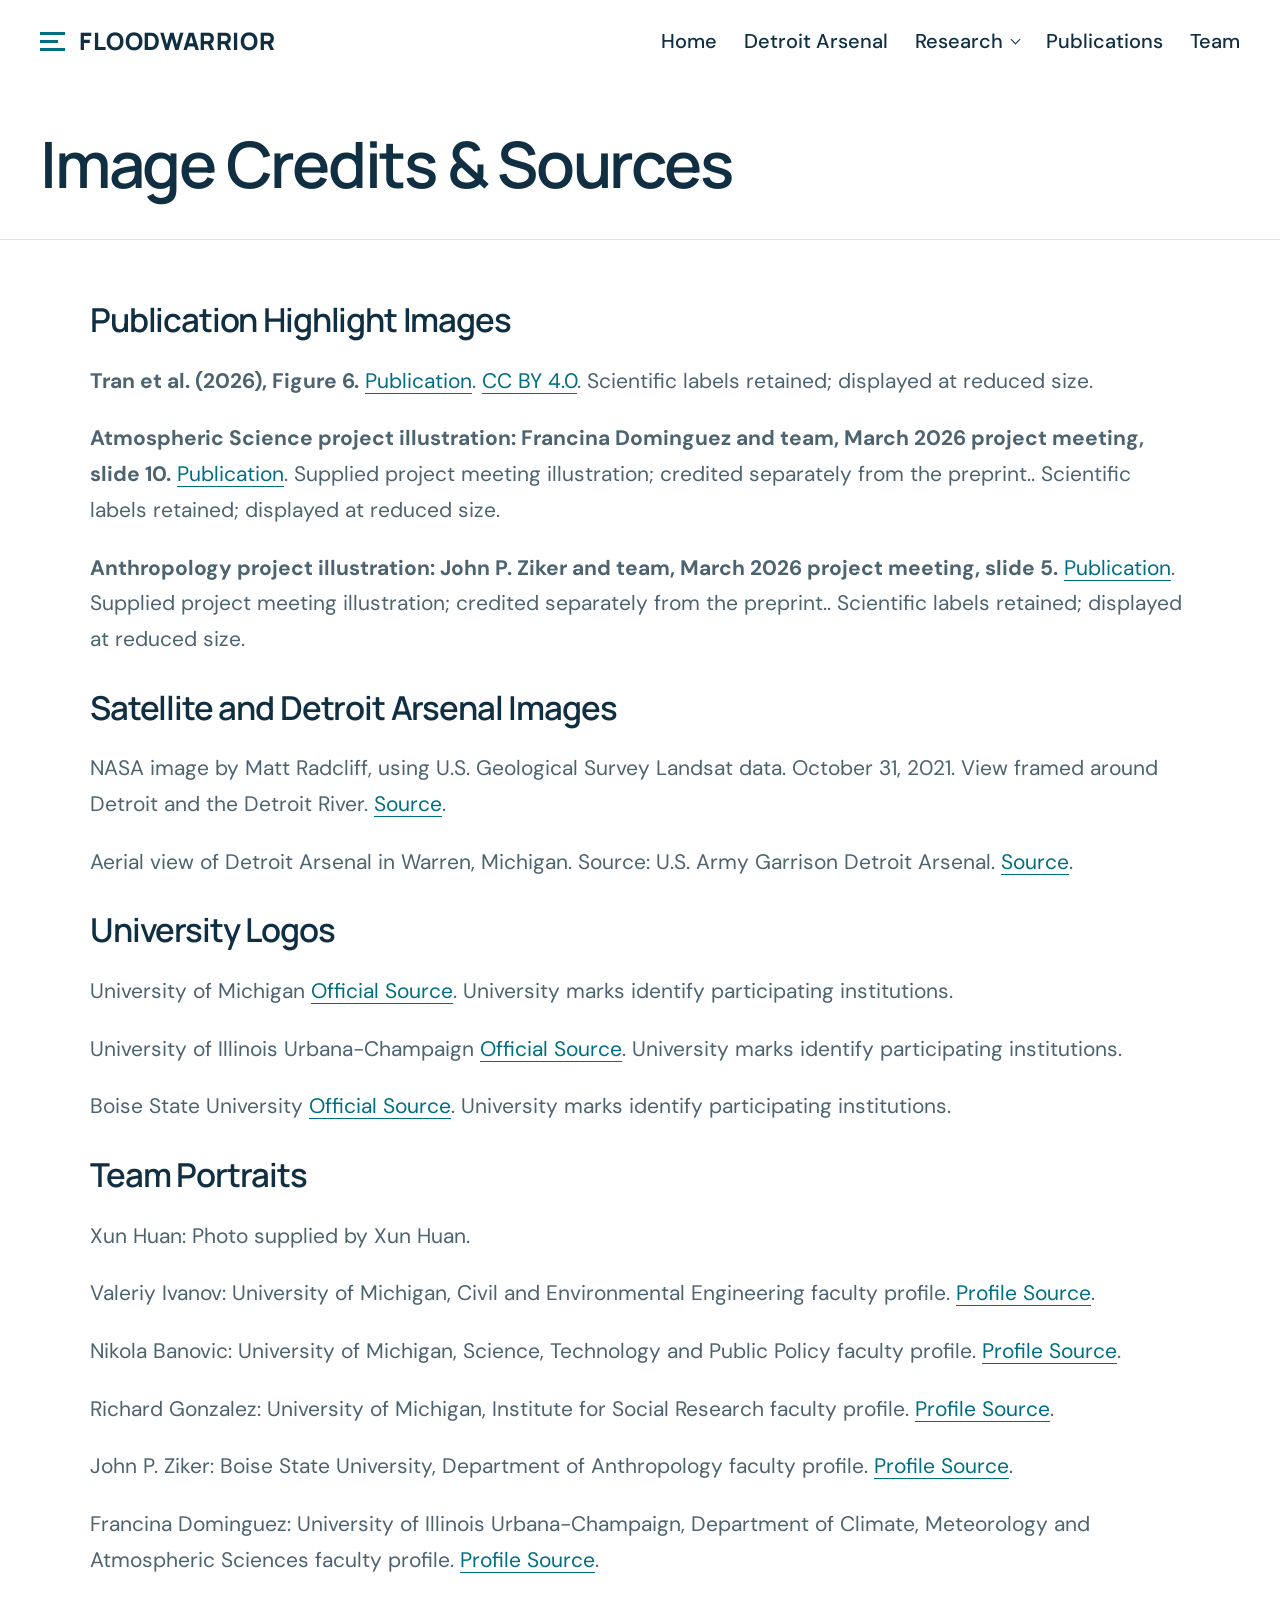
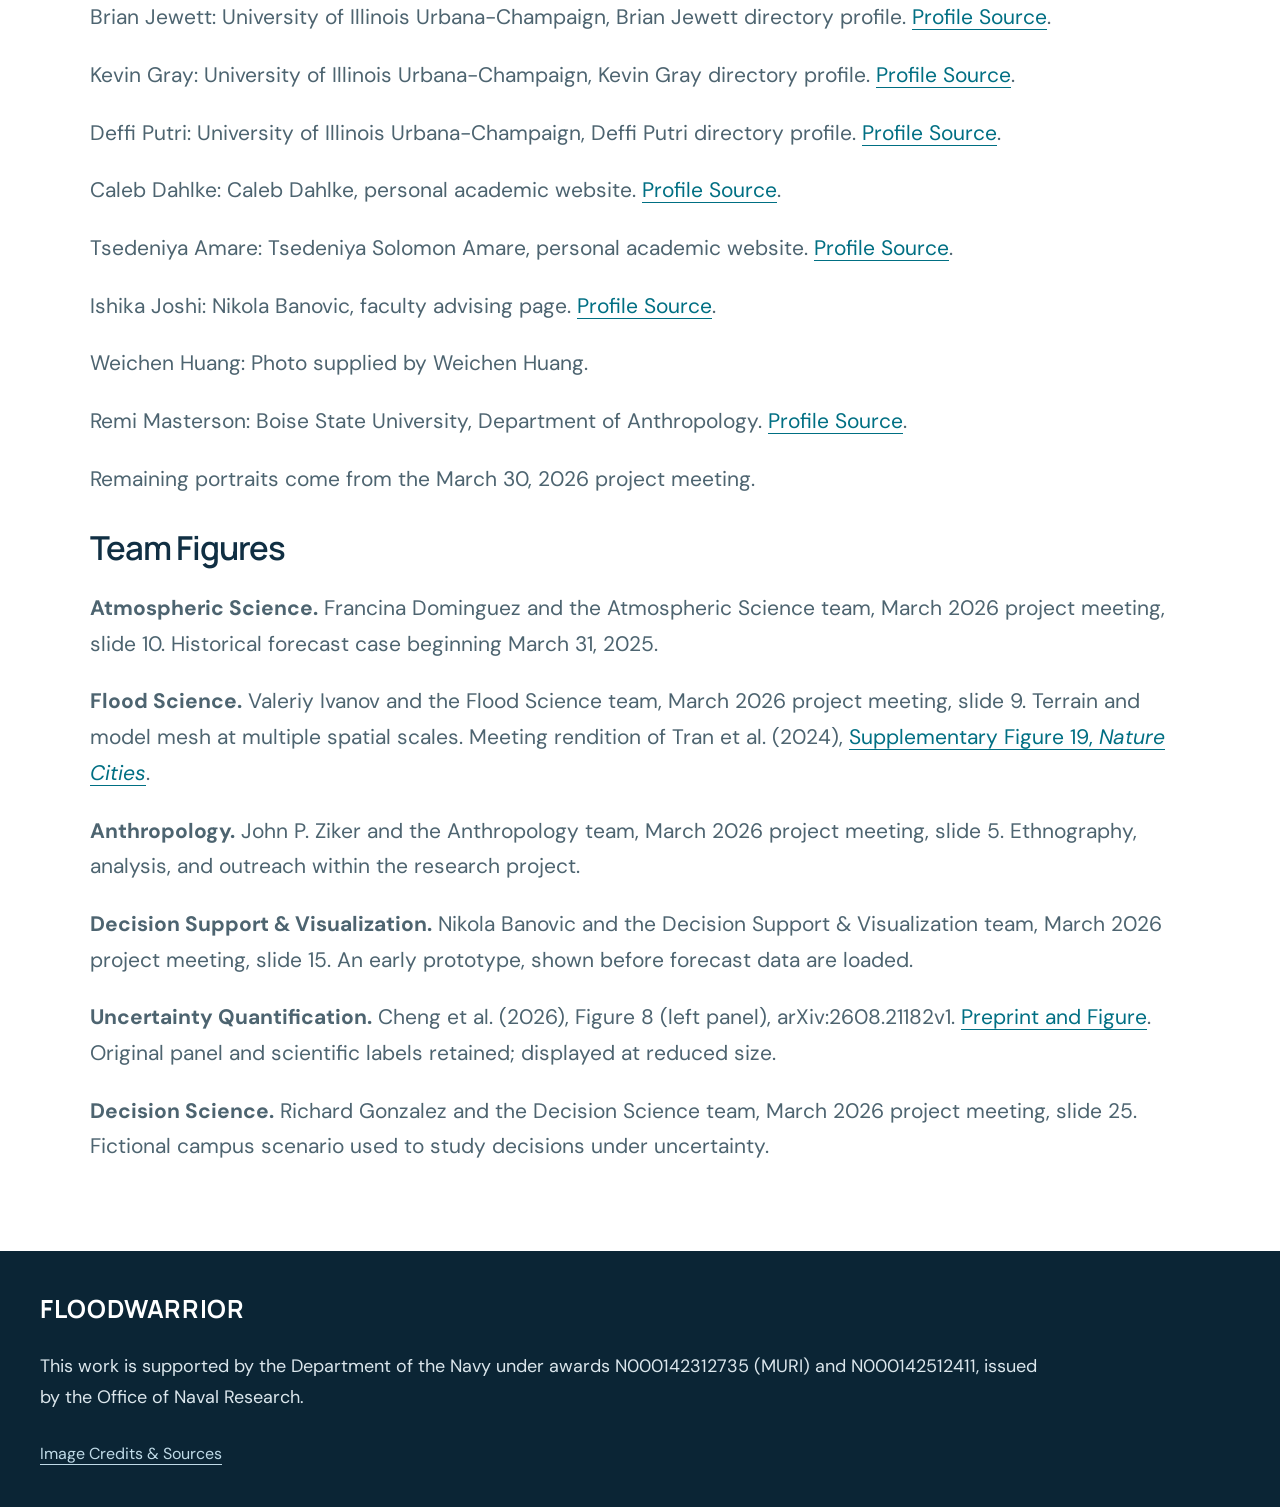
==== credits.html @ fd647d0f "Prepare FLOODWARRIOR site for public release" ====
<!doctype html><html lang="en"><head><meta charset="utf-8"><meta name="viewport" content="width=device-width,initial-scale=1"><meta name="description" content="FLOODWARRIOR: flood prediction, human behavior, and decisions under uncertainty."><meta name="theme-color" content="#102f43"><title>Image Credits &amp; Sources | FLOODWARRIOR</title><link rel="icon" href="data:image/svg+xml,%3Csvg xmlns='http://www.w3.org/2000/svg' viewBox='0 0 32 32'%3E%3Crect width='32' height='32' rx='7' fill='%23102f43'/%3E%3Cpath d='M6 11h20M6 17h15M6 23h20' stroke='%237ed7de' stroke-width='3'/%3E%3C/svg%3E"><link rel="stylesheet" href="assets/styles.css"></head><body id="top"><a class="skip-link" href="#main">Skip to content</a><header class="site-header"><a href="index.html" class="brand" aria-label="FLOODWARRIOR home"><span class="brand-mark" aria-hidden="true"><i></i><i></i><i></i></span>FLOODWARRIOR</a><nav aria-label="Main navigation"><a href="index.html" >Home</a><a href="index.html#detroit-arsenal">Detroit Arsenal</a><details class="research-menu"><summary >Research</summary><div class="research-dropdown"><a href="index.html#research">Research Overview</a><a href="research/atmospheric-science.html" >Atmospheric Science</a><a href="research/flood-science.html" >Flood Science</a><a href="research/anthropology.html" >Anthropology</a><a href="research/decision-support.html" >Decision Support &amp; Visualization</a><a href="research/uncertainty-quantification.html" >Uncertainty Quantification</a><a href="research/decision-science.html" >Decision Science</a></div></details><a href="publications.html" >Publications</a><a href="team.html" >Team</a></nav></header><main id="main"><section class="page-heading section"><h1>Image Credits &amp; Sources</h1></section><section class="section credits-list"><h2>Publication Highlight Images</h2><p><strong>Tran et al. (2026), Figure 6.</strong> <a href="https://doi.org/10.1016/j.jhydrol.2026.135520">Publication</a>. <a href="https://creativecommons.org/licenses/by/4.0/">CC BY 4.0</a>. Scientific labels retained; displayed at reduced size.</p><p><strong>Atmospheric Science project illustration: Francina Dominguez and team, March 2026 project meeting, slide 10.</strong> <a href="https://doi.org/10.22541/essoar.176840905.58668584/v1">Publication</a>. Supplied project meeting illustration; credited separately from the preprint.. Scientific labels retained; displayed at reduced size.</p><p><strong>Anthropology project illustration: John P. Ziker and team, March 2026 project meeting, slide 5.</strong> <a href="https://doi.org/10.2139/ssrn.5397416">Publication</a>. Supplied project meeting illustration; credited separately from the preprint.. Scientific labels retained; displayed at reduced size.</p><h2>Satellite and Detroit Arsenal Images</h2><p>NASA image by Matt Radcliff, using U.S. Geological Survey Landsat data. October 31, 2021. View framed around Detroit and the Detroit River. <a href="https://science.nasa.gov/earth/earth-observatory/first-light-from-landsat-9-149058/">Source</a>.</p><p>Aerial view of Detroit Arsenal in Warren, Michigan. Source: U.S. Army Garrison Detroit Arsenal. <a href="https://home.army.mil/detroit/my-fort">Source</a>.</p><h2>University Logos</h2><p>University of Michigan <a href="https://brand.umich.edu/wp-content/uploads/2025/02/250027-U-M-Style-Guide-February2025.pdf">Official Source</a>. University marks identify participating institutions.</p><p>University of Illinois Urbana-Champaign <a href="https://web.brand.illinois.edu/logos/">Official Source</a>. University marks identify participating institutions.</p><p>Boise State University <a href="https://www.boisestate.edu/brand/visual-identity/logos/">Official Source</a>. University marks identify participating institutions.</p><h2>Team Portraits</h2><p>Xun Huan: Photo supplied by Xun Huan.</p><p>Valeriy Ivanov: University of Michigan, Civil and Environmental Engineering faculty profile. <a href="https://cee.engin.umich.edu/people/ivanov-valeriy/">Profile Source</a>.</p><p>Nikola Banovic: University of Michigan, Science, Technology and Public Policy faculty profile. <a href="https://stpp.fordschool.umich.edu/faculty/nikola-banovic">Profile Source</a>.</p><p>Richard Gonzalez: University of Michigan, Institute for Social Research faculty profile. <a href="https://isr.umich.edu/about/faculty-profiles/gonzalezrichard-d/">Profile Source</a>.</p><p>John P. Ziker: Boise State University, Department of Anthropology faculty profile. <a href="https://www.boisestate.edu/anthropology/our-team/directory/john-ziker/">Profile Source</a>.</p><p>Francina Dominguez: University of Illinois Urbana-Champaign, Department of Climate, Meteorology and Atmospheric Sciences faculty profile. <a href="https://climas.illinois.edu/directory/profile/francina">Profile Source</a>.</p><p>Brian Jewett: University of Illinois Urbana-Champaign, Brian Jewett directory profile. <a href="https://climas.illinois.edu/directory/profile/bjewett">Profile Source</a>.</p><p>Kevin Gray: University of Illinois Urbana-Champaign, Kevin Gray directory profile. <a href="https://climas.illinois.edu/directory/profile/kevintg2">Profile Source</a>.</p><p>Deffi Putri: University of Illinois Urbana-Champaign, Deffi Putri directory profile. <a href="https://climas.illinois.edu/directory/profile/deffip2">Profile Source</a>.</p><p>Caleb Dahlke: Caleb Dahlke, personal academic website. <a href="https://sites.google.com/view/calebdahlke/home">Profile Source</a>.</p><p>Tsedeniya Amare: Tsedeniya Solomon Amare, personal academic website. <a href="https://tsedeniya.github.io/">Profile Source</a>.</p><p>Ishika Joshi: Nikola Banovic, faculty advising page. <a href="https://www.nikolabanovic.net/index.html">Profile Source</a>.</p><p>Weichen Huang: Photo supplied by Weichen Huang.</p><p>Remi Masterson: Boise State University, Department of Anthropology. <a href="https://www.boisestate.edu/anthropology/research/undergraduate-research/applied-anthropology/">Profile Source</a>.</p><p>Remaining portraits come from the March 30, 2026 project meeting.</p><h2 id="research-team-figures">Team Figures</h2><p><strong>Atmospheric Science.</strong> Francina Dominguez and the Atmospheric Science team, March 2026 project meeting, slide 10. Historical forecast case beginning March 31, 2025.</p><p><strong>Flood Science.</strong> Valeriy Ivanov and the Flood Science team, March 2026 project meeting, slide 9. Terrain and model mesh at multiple spatial scales. Meeting rendition of Tran et al. (2024), <a href="https://www.nature.com/articles/s44284-024-00116-7">Supplementary Figure 19, <em>Nature Cities</em></a>.</p><p><strong>Anthropology.</strong> John P. Ziker and the Anthropology team, March 2026 project meeting, slide 5. Ethnography, analysis, and outreach within the research project.</p><p><strong>Decision Support &amp; Visualization.</strong> Nikola Banovic and the Decision Support &amp; Visualization team, March 2026 project meeting, slide 15. An early prototype, shown before forecast data are loaded.</p><p><strong>Uncertainty Quantification.</strong> Cheng et al. (2026), Figure 8 (left panel), arXiv:2608.21182v1. <a href="https://arxiv.org/html/2608.21182v1#S4.F8">Preprint and Figure</a>. Original panel and scientific labels retained; displayed at reduced size.</p><p><strong>Decision Science.</strong> Richard Gonzalez and the Decision Science team, March 2026 project meeting, slide 25. Fictional campus scenario used to study decisions under uncertainty.</p></section></main><footer><div class="footer-inner"><a class="footer-brand" href="index.html">FLOODWARRIOR</a><p>This work is supported by the Department of the Navy under awards N000142312735 (MURI) and N000142512411, issued by the Office of Naval Research.</p><a class="credit-link" href="credits.html">Image Credits &amp; Sources</a></div></footer><script src="assets/site.js" defer></script></body></html>
---- assets/styles.css ----
@import url('https://fonts.googleapis.com/css2?family=DM+Sans:wght@400;500;600;700&family=Manrope:wght@400;500;600;700;800&display=swap');
:root{--ink:#102f43;--navy:#0b2535;--blue:#006f83;--cyan:#a5e5e5;--muted:#4d6470;--line:#dce5e9;--light:#f2f6f7;--max:1360px}
*{box-sizing:border-box}html{scroll-behavior:smooth;scroll-padding-top:30px}body{margin:0;background:#fff;color:var(--ink);font:22px/1.6 'DM Sans',Arial,sans-serif}h1,h2,h3,p,figure{margin:0}h1,h2,h3{font-family:Manrope,Arial,sans-serif;line-height:1.2;letter-spacing:-.035em;font-weight:600}h1{font-size:clamp(42px,5vw,68px)}h2{font-size:clamp(36px,3.5vw,50px);margin-bottom:30px}h3{font-size:30px}a{color:inherit;text-underline-offset:5px;text-decoration-thickness:1px}a:hover{color:var(--blue)}a:focus-visible,summary:focus-visible,input:focus-visible,select:focus-visible{outline:3px solid #cf8b28;outline-offset:5px}button,input,select{font:inherit}[hidden]{display:none!important}img{max-width:100%}.section{max-width:var(--max);margin:auto;padding:64px 40px}.section-rule{border-top:1px solid var(--line)}.section-action{margin-top:34px}.sr-only{position:absolute;width:1px;height:1px;padding:0;margin:-1px;overflow:hidden;clip:rect(0,0,0,0);white-space:nowrap;border:0}.skip-link{position:absolute;left:20px;top:-100px;z-index:20;background:white;padding:12px;font-size:18px}.skip-link:focus{top:10px}.draft-banner{font-size:14px;text-align:center;color:var(--muted);padding:6px 20px;background:var(--light)}
.site-header{max-width:var(--max);margin:auto;padding:22px 40px;display:flex;justify-content:space-between;align-items:center;gap:32px;position:relative;z-index:5}.brand{font-family:Manrope,Arial,sans-serif;font-size:24px;font-weight:800;letter-spacing:.025em;display:flex;gap:14px;align-items:center;text-decoration:none}.brand-mark{width:25px;display:grid;gap:5px}.brand-mark i{display:block;height:3px;background:var(--blue)}.brand-mark i:nth-child(2){width:18px}nav{display:flex;align-items:center;gap:27px}nav>a,nav summary{font-size:20px;font-weight:500;text-decoration:none;white-space:nowrap}nav a[aria-current],nav summary[aria-current]{color:var(--blue);text-decoration:underline;text-underline-offset:7px}.research-menu{position:relative;margin:0}.research-menu summary{cursor:pointer;display:flex;align-items:center;gap:9px;list-style:none}.research-menu summary::-webkit-details-marker{display:none}.research-menu summary:after{content:'';border:solid currentColor;border-width:0 1.5px 1.5px 0;padding:3px;transform:rotate(45deg);margin-top:-4px}.research-menu[open] summary:after{transform:rotate(225deg);margin-top:3px}.research-dropdown{position:absolute;top:calc(100% + 18px);left:-24px;width:420px;padding:12px 0;background:#fff;border:1px solid var(--line);box-shadow:0 10px 25px #102f4314}.research-dropdown a{display:block;padding:10px 24px;font-size:19px;line-height:1.45;text-decoration:none}.research-dropdown a:first-child{border-bottom:1px solid var(--line);padding-bottom:15px;margin-bottom:5px}.research-dropdown a:hover{background:var(--light)}
.hero{display:grid;grid-template-columns:1.1fr 1fr;background:var(--navy);color:#fff;min-height:620px}.hero-content{padding:48px 50px 48px max(40px,calc((100vw - 1280px)/2));align-self:center}.hero h1{font-size:clamp(42px,4.3vw,68px);font-weight:700;white-space:nowrap;letter-spacing:-.045em}.project-name{font-family:Manrope,Arial,sans-serif;color:var(--cyan);font-size:clamp(28px,2.2vw,34px);line-height:1.4;letter-spacing:-.02em;margin-top:20px;max-width:620px}.hero-intro{color:#dbe6eb;font-size:22px;line-height:1.65;margin:26px 0;max-width:600px}.button{display:inline-block;padding:14px 24px;text-decoration:none;background:var(--cyan);color:var(--navy);font-size:19px;font-weight:600;line-height:1.5}.button:hover{background:#c6f2ee;color:var(--navy)}.dark-button{background:var(--ink);color:white}.dark-button:hover{background:#1f5068;color:white}.hero-image{position:relative;min-height:600px;overflow:hidden}.hero-image>img{position:absolute;inset:0;width:100%;height:100%;object-fit:cover;object-position:center}.hero-image:after{content:'';position:absolute;inset:60% 0 0;background:linear-gradient(transparent,#071f2be6)}.hero-image figcaption{position:absolute;z-index:1;bottom:28px;left:32px;right:24px;font-size:16px;line-height:1.7;color:#fff}.hero-image figcaption a:hover{color:var(--cyan)}.partners{max-width:var(--max);margin:auto;padding:30px 40px;display:grid;grid-template-columns:repeat(3,1fr);gap:48px;align-items:center}.university{display:flex;align-items:center;gap:24px;text-decoration:none;font-family:Manrope,Arial,sans-serif;font-size:20px;font-weight:600;line-height:1.4}.university img{width:70px;height:70px;object-fit:contain;flex-shrink:0}.university:nth-child(2) img{width:60px;margin:0 5px}.university:nth-child(3) img{width:88px;height:78px}
.arsenal-section{background:var(--light)}.arsenal-layout{display:grid;grid-template-columns:1fr 1fr;gap:48px;align-items:center}.arsenal-layout p{color:var(--muted);margin-top:24px}.arsenal-layout h2{margin-bottom:26px}.arsenal-image img{width:100%;height:340px;object-fit:cover;display:block}.arsenal-image figcaption{margin-top:12px;font-size:16px;color:var(--muted)}.story-grid{display:grid;grid-template-columns:1fr 1fr;gap:48px;border-top:1px solid #c9d9e0;margin-top:38px;padding-top:28px}.eyebrow{font-size:16px;letter-spacing:.1em;text-transform:uppercase;color:var(--blue);font-weight:600;margin-bottom:18px}.story-grid h3{font-size:30px;line-height:1.35}.story-grid h3 a{text-decoration:none}.story-grid h3 a:hover{text-decoration:underline}.text-link{display:inline-block;color:var(--blue);font-size:19px;font-weight:500;margin-top:24px}.story-credit{font-size:17px;color:var(--muted);margin-top:20px}
.research-pair{margin-top:32px}.group-heading{font-family:'DM Sans',Arial,sans-serif;letter-spacing:.035em;font-size:23px;color:var(--group-color);font-weight:700;border-bottom:2px solid currentColor;padding-bottom:12px;margin-bottom:24px}.research-pair.physical{--group-color:#006f83}.research-pair.human{--group-color:#876126}.research-pair.decision{--group-color:#61518b}.research-card-grid{display:grid;grid-template-columns:1fr 1fr;gap:38px}.research-figure{display:flex;height:260px;align-items:center;justify-content:center;background:var(--light);padding:16px;margin-bottom:18px}.research-figure img{width:100%;height:100%;object-fit:contain}.research-card h3{font-size:30px;margin-bottom:15px}.research-card h3 a{text-decoration:none}.research-card h3 a:hover{text-decoration:underline}.research-card>p{color:var(--muted);font-size:22px;max-width:540px}
.highlights-grid{display:grid;grid-template-columns:repeat(3,1fr);gap:38px}.figure-link{display:flex;align-items:center;justify-content:center;background:var(--light);height:220px;padding:12px;margin-bottom:20px}.figure-link img{width:100%;height:100%;object-fit:contain}.pub-meta{font-size:16px;color:var(--blue);line-height:1.6;margin-bottom:15px}.highlight h3{font-size:29px;line-height:1.3;margin-bottom:22px}.highlight h3 a{text-decoration:none}.highlight h3 a:hover{text-decoration:underline}.highlight>p:not(.pub-meta):not(.figure-note){font-size:21px;color:var(--muted)}
.leadership-grid{display:grid;grid-template-columns:repeat(3,1fr);gap:38px 42px}.person-card{min-width:0}.portrait-frame{display:block;width:180px;aspect-ratio:6/7;overflow:hidden;position:relative;margin-bottom:18px;background:var(--light)}.portrait-frame img{position:absolute;display:block;width:100%;height:100%;max-width:none;object-fit:cover;object-position:50% 20%}.person-role{font-size:17px;color:var(--blue);font-weight:500;margin-bottom:8px}.person-card h3{font-size:28px;line-height:1.3;margin-bottom:10px}.person-card h3 a{text-decoration:none}.person-card h3 a:hover{text-decoration:underline}.person-institution{font-size:19px;line-height:1.5;color:var(--muted);margin-bottom:10px}.person-group{font-size:18px;line-height:1.5;text-decoration:none;display:block;color:var(--blue)}.person-email{display:inline-block;font-size:18px;overflow-wrap:anywhere;margin-top:12px;color:var(--blue)}.person-note{font-size:16px;color:var(--muted);margin-top:12px}.news-grid{display:grid;grid-template-columns:repeat(3,1fr);gap:38px}.news-grid h3{font-size:26px;line-height:1.4}.news-grid h3 a{text-decoration:none}.news-grid h3 a:hover{text-decoration:underline}
footer{background:var(--navy);color:#dbe6ec;padding:38px 40px}.footer-inner{max-width:1280px;margin:auto}.footer-brand{font-family:Manrope,Arial,sans-serif;color:white;text-decoration:none;font-size:25px;font-weight:700;letter-spacing:.025em}.footer-inner>p{font-size:18px;max-width:1000px;line-height:1.7;margin:22px 0}.credit-link{font-size:16px;color:#bfdae7}footer a:hover{color:var(--cyan)}
.page-heading{padding-top:44px;padding-bottom:36px;border-bottom:1px solid var(--line)}.page-heading>p{max-width:970px;margin-top:26px;color:var(--muted);font-size:24px}.page-heading .research-team-lead{font-size:19px}.breadcrumb{font-size:18px;color:var(--blue);display:inline-block;margin-bottom:28px}.people-section{padding-top:40px;padding-bottom:44px;border-bottom:1px solid var(--line)}.people-section h2{font-size:36px}.members-grid{display:grid;grid-template-columns:repeat(4,1fr);gap:34px 30px}.members-grid .person-card h3{font-size:26px}.bibliography-section{padding-top:42px}.bib-controls{display:grid;grid-template-columns:1.6fr 1fr auto;gap:26px;align-items:end;margin-bottom:36px}.bib-controls label{font-size:18px}.bib-controls input,.bib-controls select{display:block;width:100%;margin-top:10px;min-height:52px;padding:11px 14px;color:var(--ink);border:1px solid #99aeb9;border-radius:0;background:white;font-size:19px}.bib-controls #bib-count{font-size:16px;padding-bottom:12px;min-width:125px;color:var(--muted)}.publication-list{border-top:1px solid var(--line)}.publication{display:grid;grid-template-columns:112px 1fr;gap:35px;padding:35px 0;border-bottom:1px solid var(--line)}.pub-year{font-size:30px;line-height:1.4;color:var(--muted)}.pub-year small{font-size:16px;display:block;margin-top:7px}.publication h3{font-size:27px;line-height:1.4;letter-spacing:-.015em}.publication h3 a{text-decoration:none}.publication h3 a:hover{text-decoration:underline}.citation-authors{font-size:19px;color:var(--muted);margin-top:14px;line-height:1.65}.publication details{margin-top:17px}.publication summary{font-size:18px;color:var(--blue);cursor:pointer;width:fit-content}.pub-authors{font-size:19px;color:var(--muted);margin-top:16px;overflow-wrap:anywhere}.pub-resources{display:flex;flex-wrap:wrap;gap:14px 25px;margin-top:16px;font-size:17px;color:var(--blue);overflow-wrap:anywhere}.bib-empty{font-size:21px;background:var(--light);padding:24px}
.research-team-content{padding-top:56px}.research-team-overview{display:grid;grid-template-columns:1.7fr 1fr;gap:64px}.research-team-overview h2,.connection-band h2,.research-team-people h2,.related-publications h2{font-size:34px;margin-bottom:26px}.research-team-overview>div>p{color:var(--muted);margin-bottom:24px}.research-team-overview aside{border-left:1px solid var(--line);padding-left:30px}.research-team-overview aside h3{font-size:25px;margin-bottom:23px}.research-team-overview ul{padding-left:23px;color:var(--muted);font-size:20px;margin:0}.research-team-overview li+li{margin-top:22px}.research-team-figure{background:var(--light);padding:24px;margin:38px 0 55px}.research-team-figure>a{display:block;background:white}.research-team-figure img{display:block;max-width:100%;width:auto;height:auto;max-height:620px;object-fit:contain;margin:auto}.research-team-figure figcaption{margin:22px auto 0;max-width:1050px;color:var(--muted);font-size:18px;line-height:1.7}.research-team-figure figcaption a{color:var(--blue)}.connection-band{margin:45px 0;padding-top:35px;border-top:1px solid var(--line)}.connection-band p{max-width:1000px;color:var(--muted)}.research-team-people{margin:48px 0}.member-links{display:flex;flex-wrap:wrap;gap:14px 32px}.member-links a{font-size:21px;color:var(--blue)}.related-publications ul{list-style:none;padding:0}.related-publications li{border-top:1px solid var(--line);padding:26px 0}.related-publications h3{font-size:26px;line-height:1.4;letter-spacing:-.015em}.related-publications h3 a{text-decoration:none}.related-publications h3 a:hover{text-decoration:underline}.related-publications li p{font-size:18px;color:var(--muted);margin-top:12px}.credits-list{padding-top:30px;max-width:1180px}.credits-list h2{font-size:33px;margin:30px 0 24px}.credits-list p{font-size:21px;line-height:1.7;color:var(--muted);margin-bottom:22px}.credits-list a{color:var(--blue)}
@media(max-width:1100px){.site-header{display:block}.brand{margin-bottom:18px}nav{gap:28px}.hero-content{padding:54px 34px}.hero{min-height:0}.hero h1{font-size:42px}.project-name{font-size:29px}.partners{gap:28px}.university{font-size:18px;gap:17px}.university img{width:55px;height:55px}.university:nth-child(2) img{width:45px}.university:nth-child(3) img{width:65px}.arsenal-layout{gap:38px}.arsenal-image img{height:350px}.highlights-grid{gap:28px}.highlight h3{font-size:26px}.figure-link{height:210px}.leadership-grid{gap:45px 30px}.members-grid{grid-template-columns:repeat(3,1fr)}.person-card h3{font-size:25px}.research-team-overview{gap:38px}}
@media(max-width:1000px){.hero{grid-template-columns:1fr}.hero h1{font-size:clamp(26px,7.8vw,62px)}.hero-content{padding:40px 40px}.project-name{font-size:32px;max-width:780px}.hero-intro{max-width:780px;font-size:24px}.hero-image{min-height:440px}.hero-image>img{object-position:center 48%}.hero-image:after{inset:70% 0 0}.arsenal-layout{grid-template-columns:1fr}.arsenal-image img{height:430px}.partners{padding:28px 40px}.university{display:block}.university img{display:block;margin-bottom:16px;height:62px}.university:nth-child(2) img{margin:0 0 16px}.highlights-grid{grid-template-columns:1fr}.highlight{display:grid;grid-template-columns:1fr 1fr;gap:0 30px}.highlight .figure-link{grid-column:1;grid-row:1/5;height:300px;margin:0}.highlight .pub-meta,.highlight h3,.highlight>p:not(.pub-meta):not(.figure-note),.highlight>.text-link{grid-column:2}.highlight .text-link{margin-top:20px}.highlight+.highlight{margin-top:32px}.leadership-grid{grid-template-columns:repeat(2,1fr)}.story-grid{gap:36px}.story-grid h3{font-size:27px}.research-card-grid{gap:32px}.research-figure{height:260px}.research-card h3{font-size:28px}.research-team-overview{grid-template-columns:1fr}.research-team-overview aside{padding:26px 0 0;border-left:0;border-top:1px solid var(--line)}.research-team-overview ul{columns:2;column-gap:45px}.research-team-overview li{break-inside:avoid}.news-grid{gap:38px}}
@media(max-width:680px){body{font-size:21px}.section{padding:44px 24px}h2{font-size:36px;margin-bottom:30px}h1{font-size:42px;overflow-wrap:break-word}.draft-banner{font-size:13px}.site-header{padding:20px 24px}.brand{font-size:23px;margin-bottom:22px}nav{gap:16px 22px;flex-wrap:wrap}nav>a,nav summary{font-size:19px}.research-menu{position:static}.research-dropdown{left:24px;right:24px;top:calc(100% - 6px);width:auto}.research-dropdown a{font-size:19px;padding:13px 20px}.hero-content{padding:36px 24px}.project-name{font-size:28px;margin-top:24px}.hero-intro{font-size:21px;line-height:1.65;margin:28px 0}.button{font-size:18px;padding:13px 21px}.hero-image{min-height:360px}.hero-image figcaption{font-size:15px;left:24px;bottom:22px}.partners{padding:26px 24px;grid-template-columns:1fr;gap:26px}.university{display:flex;gap:25px;font-size:20px}.university img,.university:nth-child(2) img{margin:0;width:54px;height:58px;object-fit:contain}.university:nth-child(3) img{width:65px;height:55px}.arsenal-image img{height:300px}.arsenal-layout{gap:32px}.arsenal-layout p{margin-top:22px}.arsenal-image figcaption{font-size:15px}.story-grid{grid-template-columns:1fr;gap:35px;margin-top:38px;padding-top:30px}.story-grid h3{font-size:28px}.story-grid .eyebrow{font-size:15px;margin-bottom:12px}.story-credit{font-size:17px}.text-link{font-size:18px;margin-top:18px}.research-pair{margin-top:28px}.group-heading{font-size:21px;margin-bottom:24px}.research-card-grid{grid-template-columns:1fr;gap:30px}.research-card h3{font-size:29px}.research-card>p{font-size:21px}.research-figure{height:240px;margin-bottom:18px;padding:14px}.highlights-grid{display:block}.highlight{display:block}.highlight .figure-link{height:230px;margin-bottom:20px}.highlight+.highlight{margin-top:34px}.highlight h3{font-size:29px;margin-bottom:18px}.highlight>p:not(.pub-meta):not(.figure-note){font-size:21px}.pub-meta{font-size:16px}.section-action{margin-top:28px}.leadership-grid{gap:38px 28px}.portrait-frame{width:150px;margin-bottom:16px}.person-card h3{font-size:24px}.person-institution{font-size:18px}.person-group,.person-email{font-size:17px}.person-role{font-size:16px}.news-grid{grid-template-columns:1fr;gap:33px}.news-grid h3{font-size:28px}footer{padding:38px 24px}.footer-brand{font-size:24px}.footer-inner>p{font-size:18px}.credit-link{font-size:16px}.page-heading{padding-top:44px;padding-bottom:36px}.page-heading>p{font-size:22px}.page-heading .research-team-lead{font-size:19px}.people-section{padding-top:30px;padding-bottom:34px}.people-section h2{font-size:33px}.members-grid{grid-template-columns:repeat(2,1fr);gap:38px 28px}.members-grid .person-card h3{font-size:24px}.bib-controls{grid-template-columns:1fr;gap:20px}.bib-controls #bib-count{padding-bottom:0}.publication{grid-template-columns:1fr;gap:15px;padding:30px 0}.pub-year{display:flex;align-items:center;gap:17px;font-size:24px}.pub-year small{margin:0;font-size:16px}.publication h3{font-size:25px}.citation-authors,.pub-authors{font-size:19px}.publication summary{font-size:18px}.pub-resources{font-size:17px}.research-team-overview h2,.connection-band h2,.research-team-people h2,.related-publications h2{font-size:30px}.research-team-overview ul{columns:1;font-size:20px}.research-team-figure{padding:14px;margin:30px 0 38px}.research-team-figure figcaption{font-size:17px}.member-links{gap:13px 25px}.member-links a{font-size:20px}.related-publications h3{font-size:24px}.related-publications li p{font-size:17px}.credits-list h2{font-size:30px}.credits-list p{font-size:20px}}
@media(max-width:410px){nav{gap:12px 18px}nav>a,nav summary{font-size:19px}.brand{font-size:22px}.leadership-grid,.members-grid{grid-template-columns:1fr}.portrait-frame{width:180px}.person-card h3,.members-grid .person-card h3{font-size:28px}.person-institution{font-size:20px}.person-group,.person-email{font-size:19px}.research-figure{height:245px}.project-name{font-size:26px}.hero-intro{font-size:21px}.page-heading h1{font-size:37px}}
@media(prefers-reduced-motion:reduce){html{scroll-behavior:auto}}
.university.wordmark img{width:245px;height:78px;object-fit:contain}
@media(max-width:1100px){.university.wordmark img{width:210px;height:70px}}
@media(max-width:680px){.university.wordmark img{width:240px;height:65px}}
/* Frame the unaltered Landsat source around downtown Detroit and the river. */
.hero-image>img{inset:auto;top:0;left:50%;height:160%;width:auto;max-width:none;object-fit:initial;transform:translateX(-34.7222%)}
.figure-note{font-size:16px;line-height:1.5;color:var(--muted);margin:-10px 0 20px}
@media(min-width:681px) and (max-width:1000px){.highlight .figure-link{grid-row:1/5}.highlight .figure-note{grid-column:1;grid-row:5;margin:14px 0 0}.highlight>.text-link{grid-column:2;grid-row:4}}

@media(min-width:870px) and (max-width:1000px){.hero-image>img{height:185%}}
@media(min-width:681px) and (max-width:1000px){.news-grid{grid-template-columns:1fr}.news-grid article{max-width:750px}}

/* Membership history and unobtrusive section navigation. */
.portrait-initials{display:flex;align-items:center;justify-content:center;font-size:38px;color:var(--muted);font-family:Manrope,Arial,sans-serif}.section-return{display:flex;justify-content:flex-end;margin-top:24px}.back-to-top{font-size:16px;color:var(--muted);text-decoration:none;display:inline-flex;gap:8px;align-items:center;padding:6px 0}.back-to-top:hover{text-decoration:underline;color:var(--blue)}.back-to-top span{font-size:22px;line-height:1}
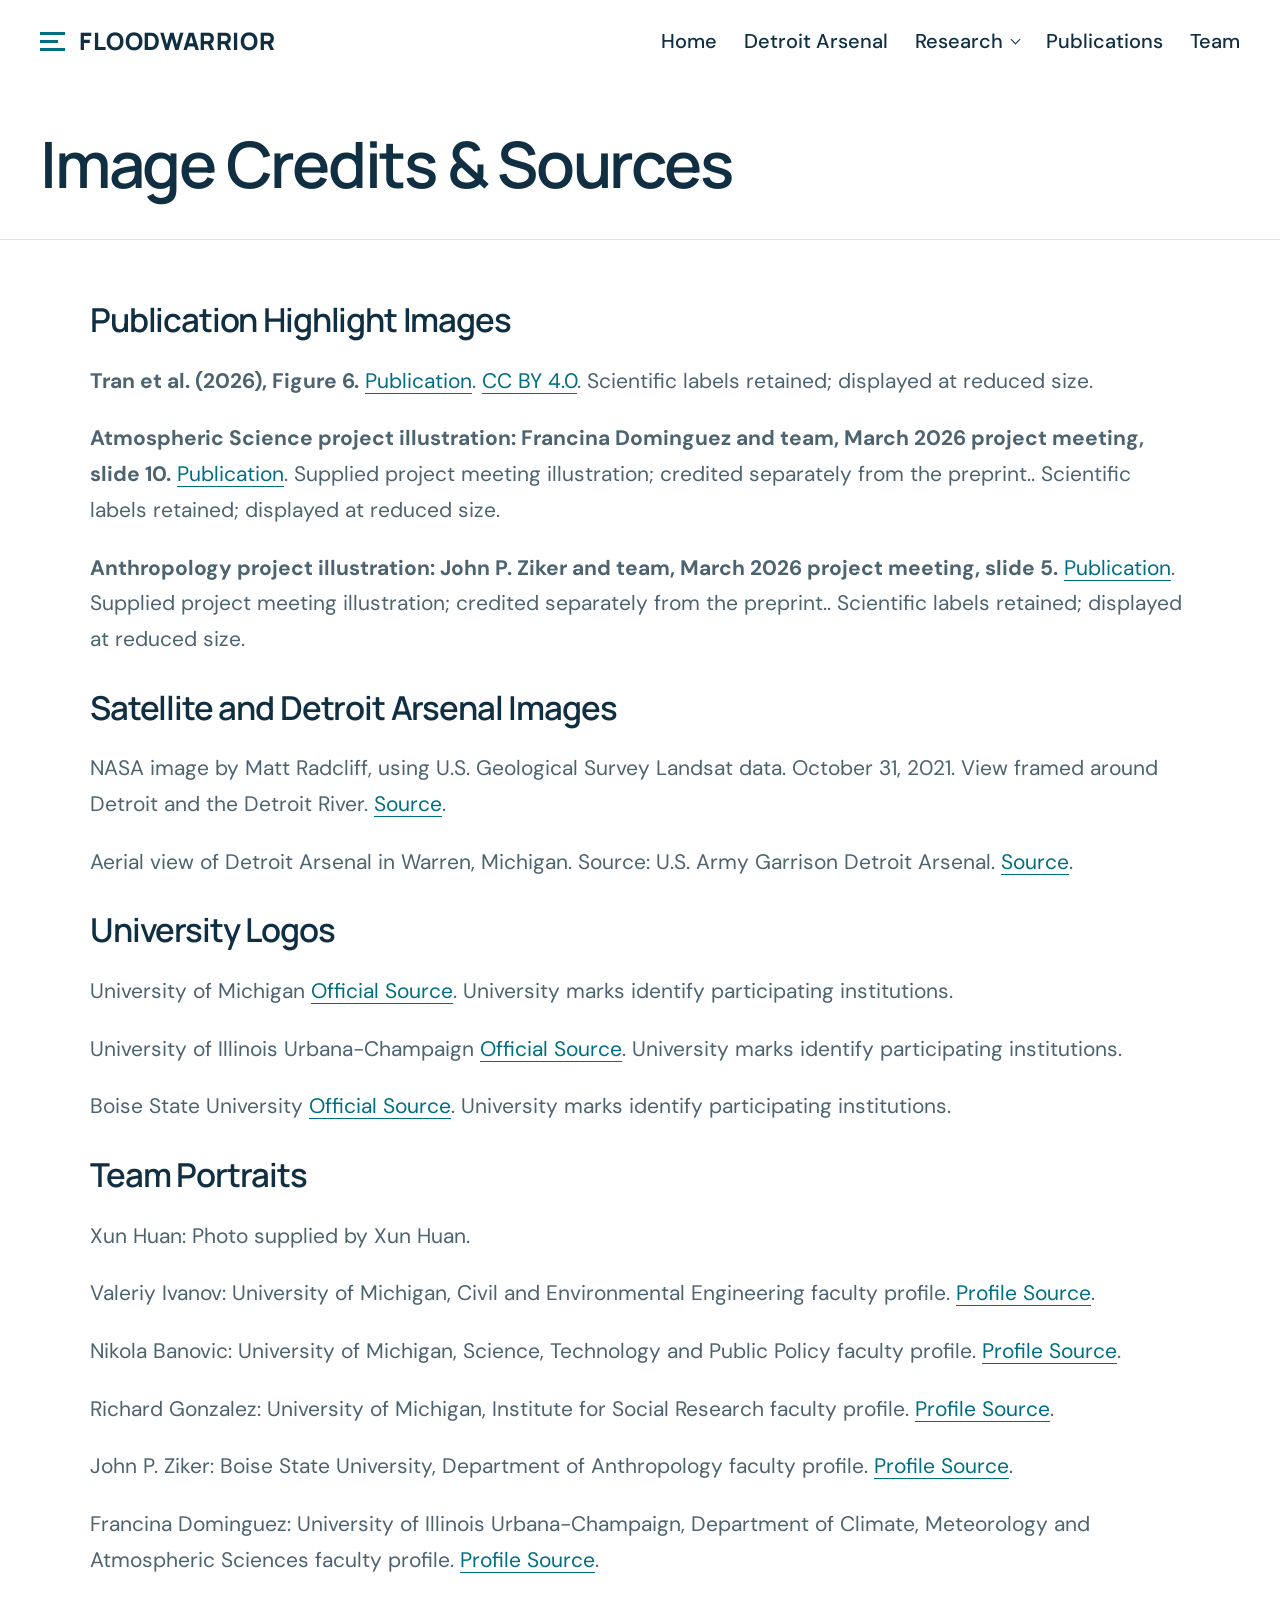
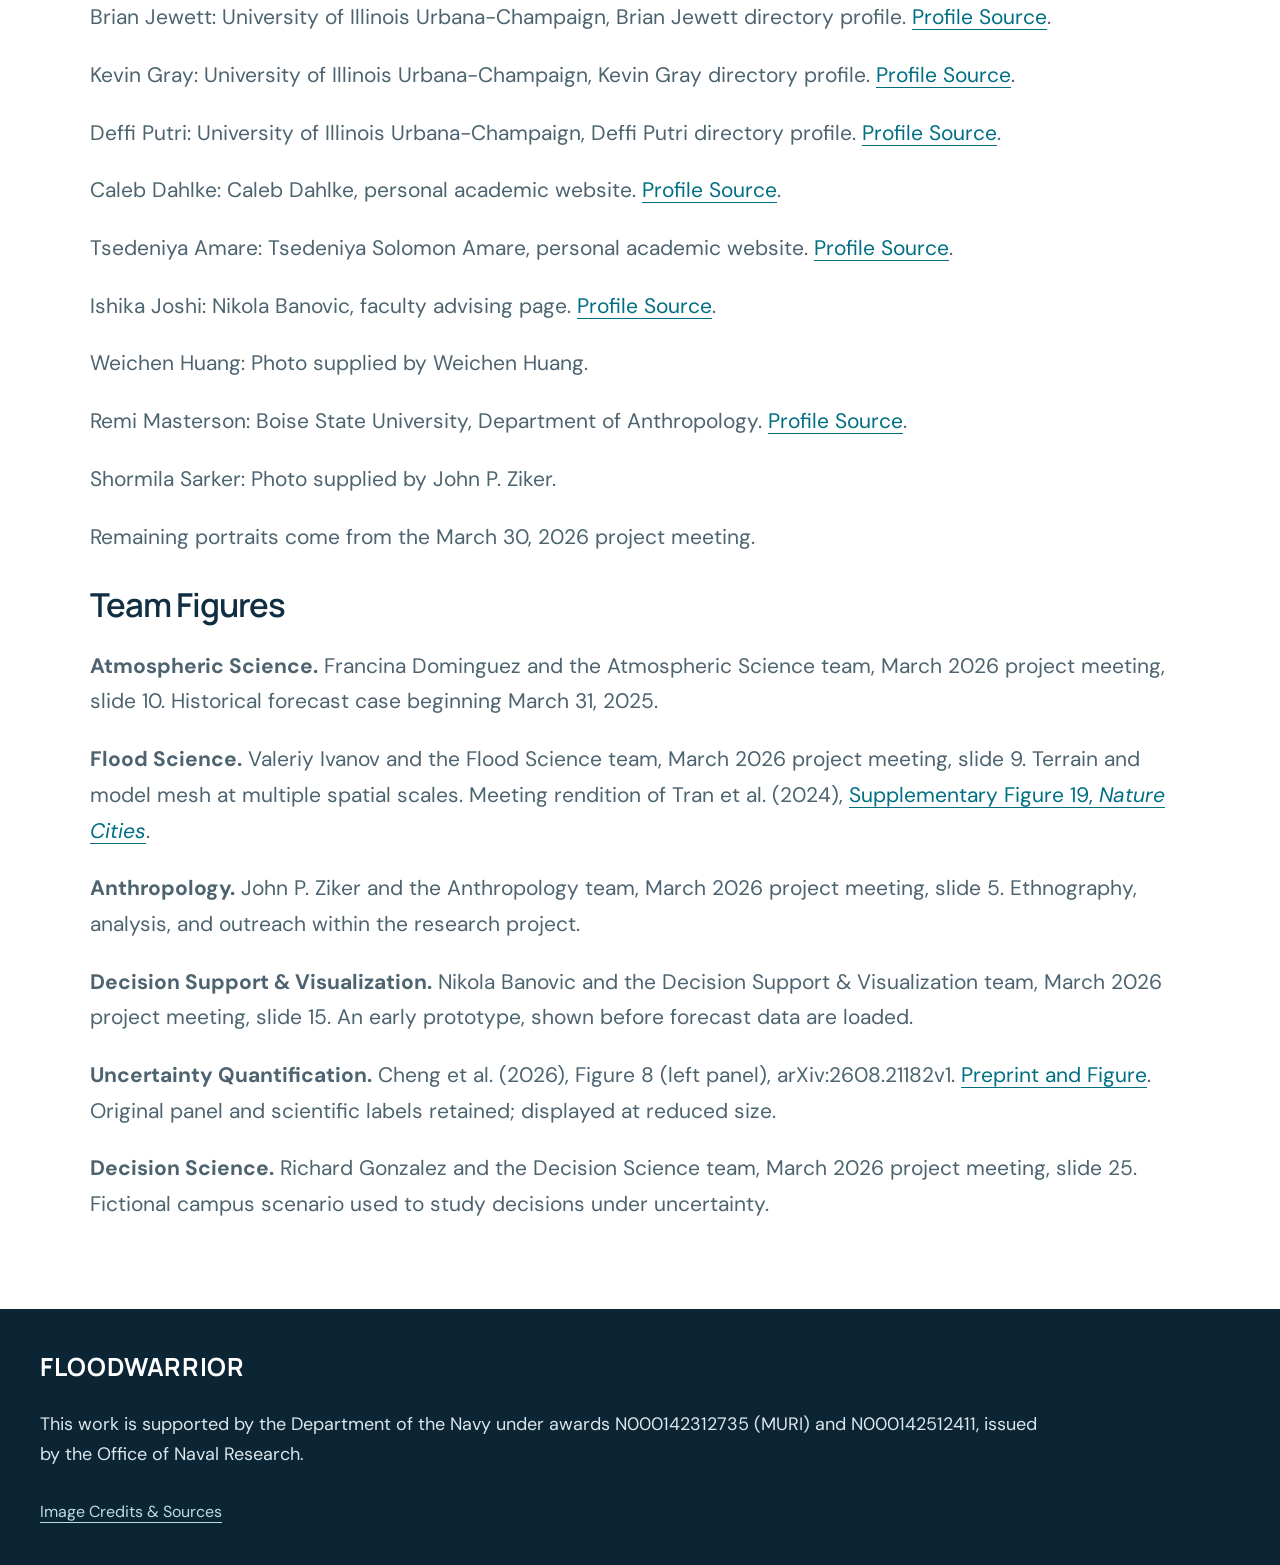
==== commit 48033521: "Display Shormila Sarker's uploaded portrait" ====
--- a/credits.html
+++ b/credits.html
@@ -1 +1 @@
-<!doctype html><html lang="en"><head><meta charset="utf-8"><meta name="viewport" content="width=device-width,initial-scale=1"><meta name="description" content="FLOODWARRIOR: flood prediction, human behavior, and decisions under uncertainty."><meta name="theme-color" content="#102f43"><title>Image Credits &amp; Sources | FLOODWARRIOR</title><link rel="icon" href="data:image/svg+xml,%3Csvg xmlns='http://www.w3.org/2000/svg' viewBox='0 0 32 32'%3E%3Crect width='32' height='32' rx='7' fill='%23102f43'/%3E%3Cpath d='M6 11h20M6 17h15M6 23h20' stroke='%237ed7de' stroke-width='3'/%3E%3C/svg%3E"><link rel="stylesheet" href="assets/styles.css"></head><body id="top"><a class="skip-link" href="#main">Skip to content</a><header class="site-header"><a href="index.html" class="brand" aria-label="FLOODWARRIOR home"><span class="brand-mark" aria-hidden="true"><i></i><i></i><i></i></span>FLOODWARRIOR</a><nav aria-label="Main navigation"><a href="index.html" >Home</a><a href="index.html#detroit-arsenal">Detroit Arsenal</a><details class="research-menu"><summary >Research</summary><div class="research-dropdown"><a href="index.html#research">Research Overview</a><a href="research/atmospheric-science.html" >Atmospheric Science</a><a href="research/flood-science.html" >Flood Science</a><a href="research/anthropology.html" >Anthropology</a><a href="research/decision-support.html" >Decision Support &amp; Visualization</a><a href="research/uncertainty-quantification.html" >Uncertainty Quantification</a><a href="research/decision-science.html" >Decision Science</a></div></details><a href="publications.html" >Publications</a><a href="team.html" >Team</a></nav></header><main id="main"><section class="page-heading section"><h1>Image Credits &amp; Sources</h1></section><section class="section credits-list"><h2>Publication Highlight Images</h2><p><strong>Tran et al. (2026), Figure 6.</strong> <a href="https://doi.org/10.1016/j.jhydrol.2026.135520">Publication</a>. <a href="https://creativecommons.org/licenses/by/4.0/">CC BY 4.0</a>. Scientific labels retained; displayed at reduced size.</p><p><strong>Atmospheric Science project illustration: Francina Dominguez and team, March 2026 project meeting, slide 10.</strong> <a href="https://doi.org/10.22541/essoar.176840905.58668584/v1">Publication</a>. Supplied project meeting illustration; credited separately from the preprint.. Scientific labels retained; displayed at reduced size.</p><p><strong>Anthropology project illustration: John P. Ziker and team, March 2026 project meeting, slide 5.</strong> <a href="https://doi.org/10.2139/ssrn.5397416">Publication</a>. Supplied project meeting illustration; credited separately from the preprint.. Scientific labels retained; displayed at reduced size.</p><h2>Satellite and Detroit Arsenal Images</h2><p>NASA image by Matt Radcliff, using U.S. Geological Survey Landsat data. October 31, 2021. View framed around Detroit and the Detroit River. <a href="https://science.nasa.gov/earth/earth-observatory/first-light-from-landsat-9-149058/">Source</a>.</p><p>Aerial view of Detroit Arsenal in Warren, Michigan. Source: U.S. Army Garrison Detroit Arsenal. <a href="https://home.army.mil/detroit/my-fort">Source</a>.</p><h2>University Logos</h2><p>University of Michigan <a href="https://brand.umich.edu/wp-content/uploads/2025/02/250027-U-M-Style-Guide-February2025.pdf">Official Source</a>. University marks identify participating institutions.</p><p>University of Illinois Urbana-Champaign <a href="https://web.brand.illinois.edu/logos/">Official Source</a>. University marks identify participating institutions.</p><p>Boise State University <a href="https://www.boisestate.edu/brand/visual-identity/logos/">Official Source</a>. University marks identify participating institutions.</p><h2>Team Portraits</h2><p>Xun Huan: Photo supplied by Xun Huan.</p><p>Valeriy Ivanov: University of Michigan, Civil and Environmental Engineering faculty profile. <a href="https://cee.engin.umich.edu/people/ivanov-valeriy/">Profile Source</a>.</p><p>Nikola Banovic: University of Michigan, Science, Technology and Public Policy faculty profile. <a href="https://stpp.fordschool.umich.edu/faculty/nikola-banovic">Profile Source</a>.</p><p>Richard Gonzalez: University of Michigan, Institute for Social Research faculty profile. <a href="https://isr.umich.edu/about/faculty-profiles/gonzalezrichard-d/">Profile Source</a>.</p><p>John P. Ziker: Boise State University, Department of Anthropology faculty profile. <a href="https://www.boisestate.edu/anthropology/our-team/directory/john-ziker/">Profile Source</a>.</p><p>Francina Dominguez: University of Illinois Urbana-Champaign, Department of Climate, Meteorology and Atmospheric Sciences faculty profile. <a href="https://climas.illinois.edu/directory/profile/francina">Profile Source</a>.</p><p>Brian Jewett: University of Illinois Urbana-Champaign, Brian Jewett directory profile. <a href="https://climas.illinois.edu/directory/profile/bjewett">Profile Source</a>.</p><p>Kevin Gray: University of Illinois Urbana-Champaign, Kevin Gray directory profile. <a href="https://climas.illinois.edu/directory/profile/kevintg2">Profile Source</a>.</p><p>Deffi Putri: University of Illinois Urbana-Champaign, Deffi Putri directory profile. <a href="https://climas.illinois.edu/directory/profile/deffip2">Profile Source</a>.</p><p>Caleb Dahlke: Caleb Dahlke, personal academic website. <a href="https://sites.google.com/view/calebdahlke/home">Profile Source</a>.</p><p>Tsedeniya Amare: Tsedeniya Solomon Amare, personal academic website. <a href="https://tsedeniya.github.io/">Profile Source</a>.</p><p>Ishika Joshi: Nikola Banovic, faculty advising page. <a href="https://www.nikolabanovic.net/index.html">Profile Source</a>.</p><p>Weichen Huang: Photo supplied by Weichen Huang.</p><p>Remi Masterson: Boise State University, Department of Anthropology. <a href="https://www.boisestate.edu/anthropology/research/undergraduate-research/applied-anthropology/">Profile Source</a>.</p><p>Remaining portraits come from the March 30, 2026 project meeting.</p><h2 id="research-team-figures">Team Figures</h2><p><strong>Atmospheric Science.</strong> Francina Dominguez and the Atmospheric Science team, March 2026 project meeting, slide 10. Historical forecast case beginning March 31, 2025.</p><p><strong>Flood Science.</strong> Valeriy Ivanov and the Flood Science team, March 2026 project meeting, slide 9. Terrain and model mesh at multiple spatial scales. Meeting rendition of Tran et al. (2024), <a href="https://www.nature.com/articles/s44284-024-00116-7">Supplementary Figure 19, <em>Nature Cities</em></a>.</p><p><strong>Anthropology.</strong> John P. Ziker and the Anthropology team, March 2026 project meeting, slide 5. Ethnography, analysis, and outreach within the research project.</p><p><strong>Decision Support &amp; Visualization.</strong> Nikola Banovic and the Decision Support &amp; Visualization team, March 2026 project meeting, slide 15. An early prototype, shown before forecast data are loaded.</p><p><strong>Uncertainty Quantification.</strong> Cheng et al. (2026), Figure 8 (left panel), arXiv:2608.21182v1. <a href="https://arxiv.org/html/2608.21182v1#S4.F8">Preprint and Figure</a>. Original panel and scientific labels retained; displayed at reduced size.</p><p><strong>Decision Science.</strong> Richard Gonzalez and the Decision Science team, March 2026 project meeting, slide 25. Fictional campus scenario used to study decisions under uncertainty.</p></section></main><footer><div class="footer-inner"><a class="footer-brand" href="index.html">FLOODWARRIOR</a><p>This work is supported by the Department of the Navy under awards N000142312735 (MURI) and N000142512411, issued by the Office of Naval Research.</p><a class="credit-link" href="credits.html">Image Credits &amp; Sources</a></div></footer><script src="assets/site.js" defer></script></body></html>+<!doctype html><html lang="en"><head><meta charset="utf-8"><meta name="viewport" content="width=device-width,initial-scale=1"><meta name="description" content="FLOODWARRIOR: flood prediction, human behavior, and decisions under uncertainty."><meta name="theme-color" content="#102f43"><title>Image Credits &amp; Sources | FLOODWARRIOR</title><link rel="icon" href="data:image/svg+xml,%3Csvg xmlns='http://www.w3.org/2000/svg' viewBox='0 0 32 32'%3E%3Crect width='32' height='32' rx='7' fill='%23102f43'/%3E%3Cpath d='M6 11h20M6 17h15M6 23h20' stroke='%237ed7de' stroke-width='3'/%3E%3C/svg%3E"><link rel="stylesheet" href="assets/styles.css"></head><body id="top"><a class="skip-link" href="#main">Skip to content</a><header class="site-header"><a href="index.html" class="brand" aria-label="FLOODWARRIOR home"><span class="brand-mark" aria-hidden="true"><i></i><i></i><i></i></span>FLOODWARRIOR</a><nav aria-label="Main navigation"><a href="index.html" >Home</a><a href="index.html#detroit-arsenal">Detroit Arsenal</a><details class="research-menu"><summary >Research</summary><div class="research-dropdown"><a href="index.html#research">Research Overview</a><a href="research/atmospheric-science.html" >Atmospheric Science</a><a href="research/flood-science.html" >Flood Science</a><a href="research/anthropology.html" >Anthropology</a><a href="research/decision-support.html" >Decision Support &amp; Visualization</a><a href="research/uncertainty-quantification.html" >Uncertainty Quantification</a><a href="research/decision-science.html" >Decision Science</a></div></details><a href="publications.html" >Publications</a><a href="team.html" >Team</a></nav></header><main id="main"><section class="page-heading section"><h1>Image Credits &amp; Sources</h1></section><section class="section credits-list"><h2>Publication Highlight Images</h2><p><strong>Tran et al. (2026), Figure 6.</strong> <a href="https://doi.org/10.1016/j.jhydrol.2026.135520">Publication</a>. <a href="https://creativecommons.org/licenses/by/4.0/">CC BY 4.0</a>. Scientific labels retained; displayed at reduced size.</p><p><strong>Atmospheric Science project illustration: Francina Dominguez and team, March 2026 project meeting, slide 10.</strong> <a href="https://doi.org/10.22541/essoar.176840905.58668584/v1">Publication</a>. Supplied project meeting illustration; credited separately from the preprint.. Scientific labels retained; displayed at reduced size.</p><p><strong>Anthropology project illustration: John P. Ziker and team, March 2026 project meeting, slide 5.</strong> <a href="https://doi.org/10.2139/ssrn.5397416">Publication</a>. Supplied project meeting illustration; credited separately from the preprint.. Scientific labels retained; displayed at reduced size.</p><h2>Satellite and Detroit Arsenal Images</h2><p>NASA image by Matt Radcliff, using U.S. Geological Survey Landsat data. October 31, 2021. View framed around Detroit and the Detroit River. <a href="https://science.nasa.gov/earth/earth-observatory/first-light-from-landsat-9-149058/">Source</a>.</p><p>Aerial view of Detroit Arsenal in Warren, Michigan. Source: U.S. Army Garrison Detroit Arsenal. <a href="https://home.army.mil/detroit/my-fort">Source</a>.</p><h2>University Logos</h2><p>University of Michigan <a href="https://brand.umich.edu/wp-content/uploads/2025/02/250027-U-M-Style-Guide-February2025.pdf">Official Source</a>. University marks identify participating institutions.</p><p>University of Illinois Urbana-Champaign <a href="https://web.brand.illinois.edu/logos/">Official Source</a>. University marks identify participating institutions.</p><p>Boise State University <a href="https://www.boisestate.edu/brand/visual-identity/logos/">Official Source</a>. University marks identify participating institutions.</p><h2>Team Portraits</h2><p>Xun Huan: Photo supplied by Xun Huan.</p><p>Valeriy Ivanov: University of Michigan, Civil and Environmental Engineering faculty profile. <a href="https://cee.engin.umich.edu/people/ivanov-valeriy/">Profile Source</a>.</p><p>Nikola Banovic: University of Michigan, Science, Technology and Public Policy faculty profile. <a href="https://stpp.fordschool.umich.edu/faculty/nikola-banovic">Profile Source</a>.</p><p>Richard Gonzalez: University of Michigan, Institute for Social Research faculty profile. <a href="https://isr.umich.edu/about/faculty-profiles/gonzalezrichard-d/">Profile Source</a>.</p><p>John P. Ziker: Boise State University, Department of Anthropology faculty profile. <a href="https://www.boisestate.edu/anthropology/our-team/directory/john-ziker/">Profile Source</a>.</p><p>Francina Dominguez: University of Illinois Urbana-Champaign, Department of Climate, Meteorology and Atmospheric Sciences faculty profile. <a href="https://climas.illinois.edu/directory/profile/francina">Profile Source</a>.</p><p>Brian Jewett: University of Illinois Urbana-Champaign, Brian Jewett directory profile. <a href="https://climas.illinois.edu/directory/profile/bjewett">Profile Source</a>.</p><p>Kevin Gray: University of Illinois Urbana-Champaign, Kevin Gray directory profile. <a href="https://climas.illinois.edu/directory/profile/kevintg2">Profile Source</a>.</p><p>Deffi Putri: University of Illinois Urbana-Champaign, Deffi Putri directory profile. <a href="https://climas.illinois.edu/directory/profile/deffip2">Profile Source</a>.</p><p>Caleb Dahlke: Caleb Dahlke, personal academic website. <a href="https://sites.google.com/view/calebdahlke/home">Profile Source</a>.</p><p>Tsedeniya Amare: Tsedeniya Solomon Amare, personal academic website. <a href="https://tsedeniya.github.io/">Profile Source</a>.</p><p>Ishika Joshi: Nikola Banovic, faculty advising page. <a href="https://www.nikolabanovic.net/index.html">Profile Source</a>.</p><p>Weichen Huang: Photo supplied by Weichen Huang.</p><p>Remi Masterson: Boise State University, Department of Anthropology. <a href="https://www.boisestate.edu/anthropology/research/undergraduate-research/applied-anthropology/">Profile Source</a>.</p><p>Shormila Sarker: Photo supplied by John P. Ziker.</p><p>Remaining portraits come from the March 30, 2026 project meeting.</p><h2 id="research-team-figures">Team Figures</h2><p><strong>Atmospheric Science.</strong> Francina Dominguez and the Atmospheric Science team, March 2026 project meeting, slide 10. Historical forecast case beginning March 31, 2025.</p><p><strong>Flood Science.</strong> Valeriy Ivanov and the Flood Science team, March 2026 project meeting, slide 9. Terrain and model mesh at multiple spatial scales. Meeting rendition of Tran et al. (2024), <a href="https://www.nature.com/articles/s44284-024-00116-7">Supplementary Figure 19, <em>Nature Cities</em></a>.</p><p><strong>Anthropology.</strong> John P. Ziker and the Anthropology team, March 2026 project meeting, slide 5. Ethnography, analysis, and outreach within the research project.</p><p><strong>Decision Support &amp; Visualization.</strong> Nikola Banovic and the Decision Support &amp; Visualization team, March 2026 project meeting, slide 15. An early prototype, shown before forecast data are loaded.</p><p><strong>Uncertainty Quantification.</strong> Cheng et al. (2026), Figure 8 (left panel), arXiv:2608.21182v1. <a href="https://arxiv.org/html/2608.21182v1#S4.F8">Preprint and Figure</a>. Original panel and scientific labels retained; displayed at reduced size.</p><p><strong>Decision Science.</strong> Richard Gonzalez and the Decision Science team, March 2026 project meeting, slide 25. Fictional campus scenario used to study decisions under uncertainty.</p></section></main><footer><div class="footer-inner"><a class="footer-brand" href="index.html">FLOODWARRIOR</a><p>This work is supported by the Department of the Navy under awards N000142312735 (MURI) and N000142512411, issued by the Office of Naval Research.</p><a class="credit-link" href="credits.html">Image Credits &amp; Sources</a></div></footer><script src="assets/site.js" defer></script></body></html>
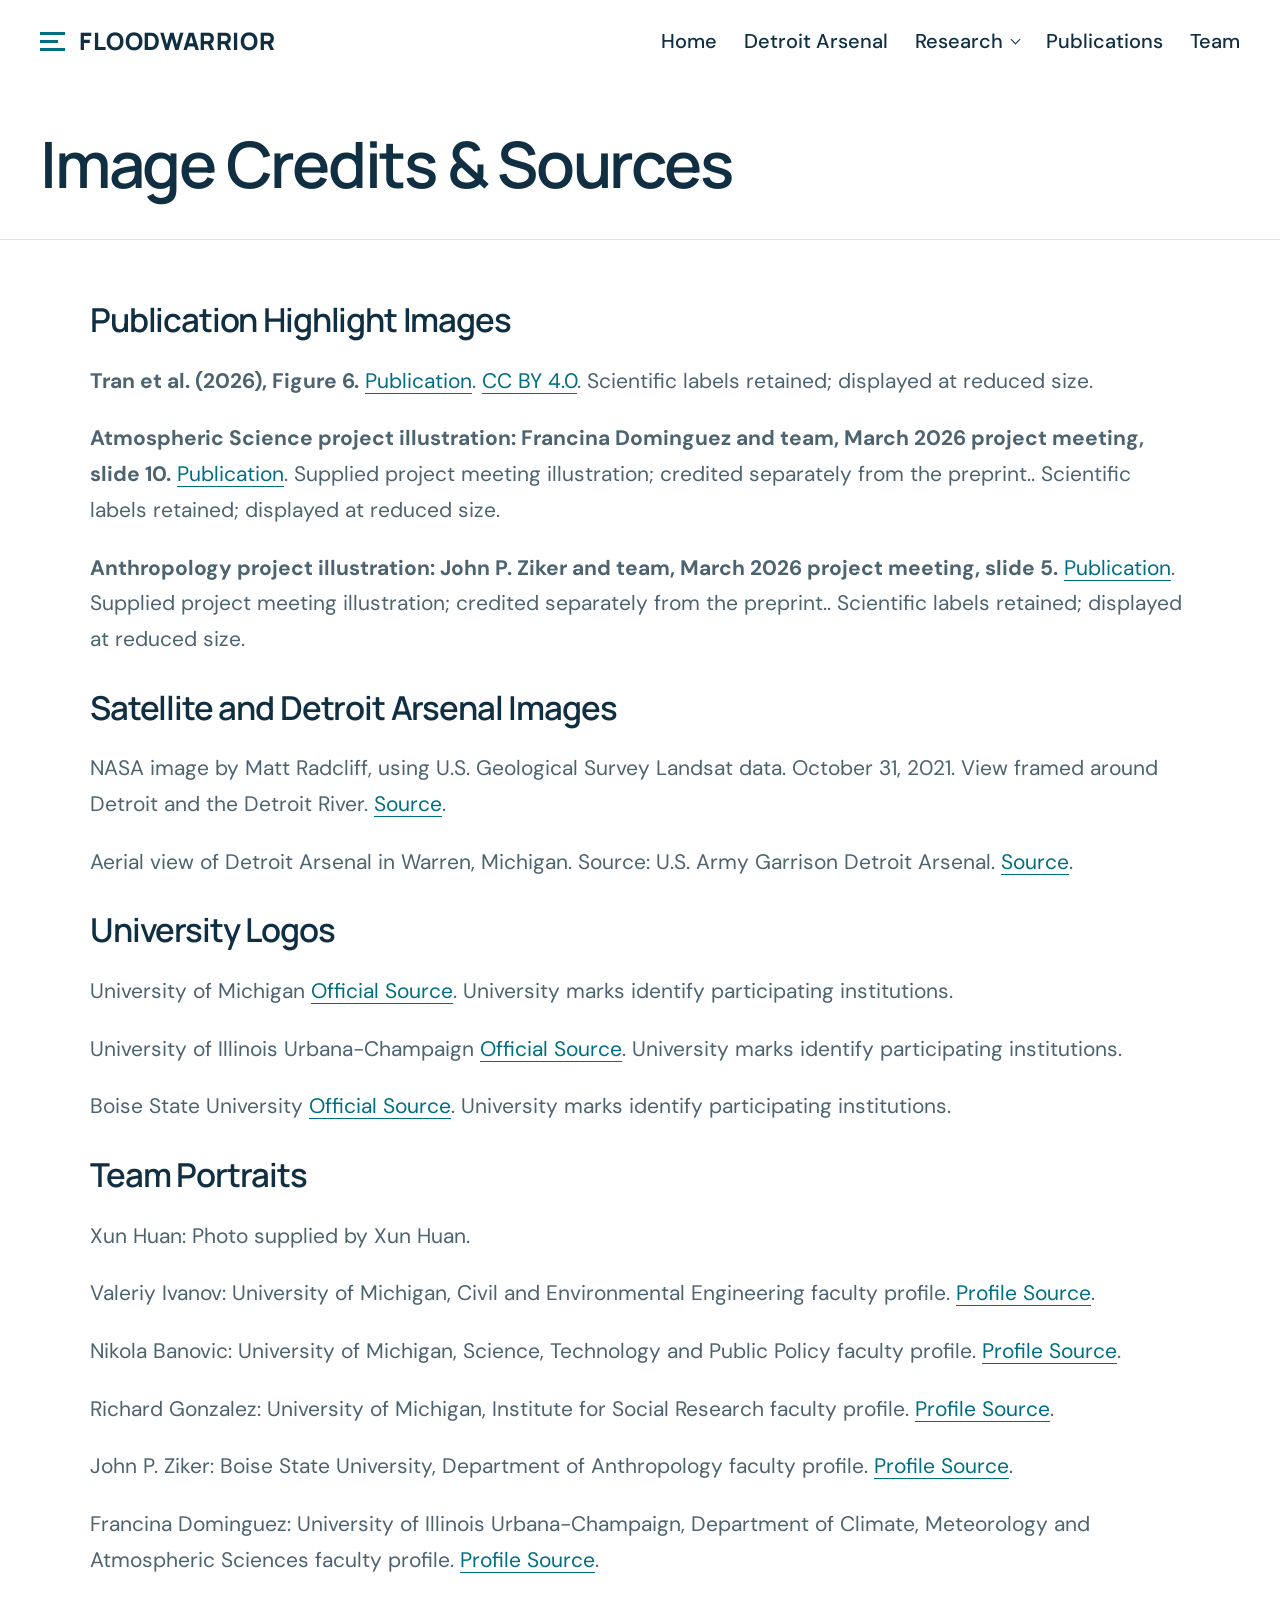
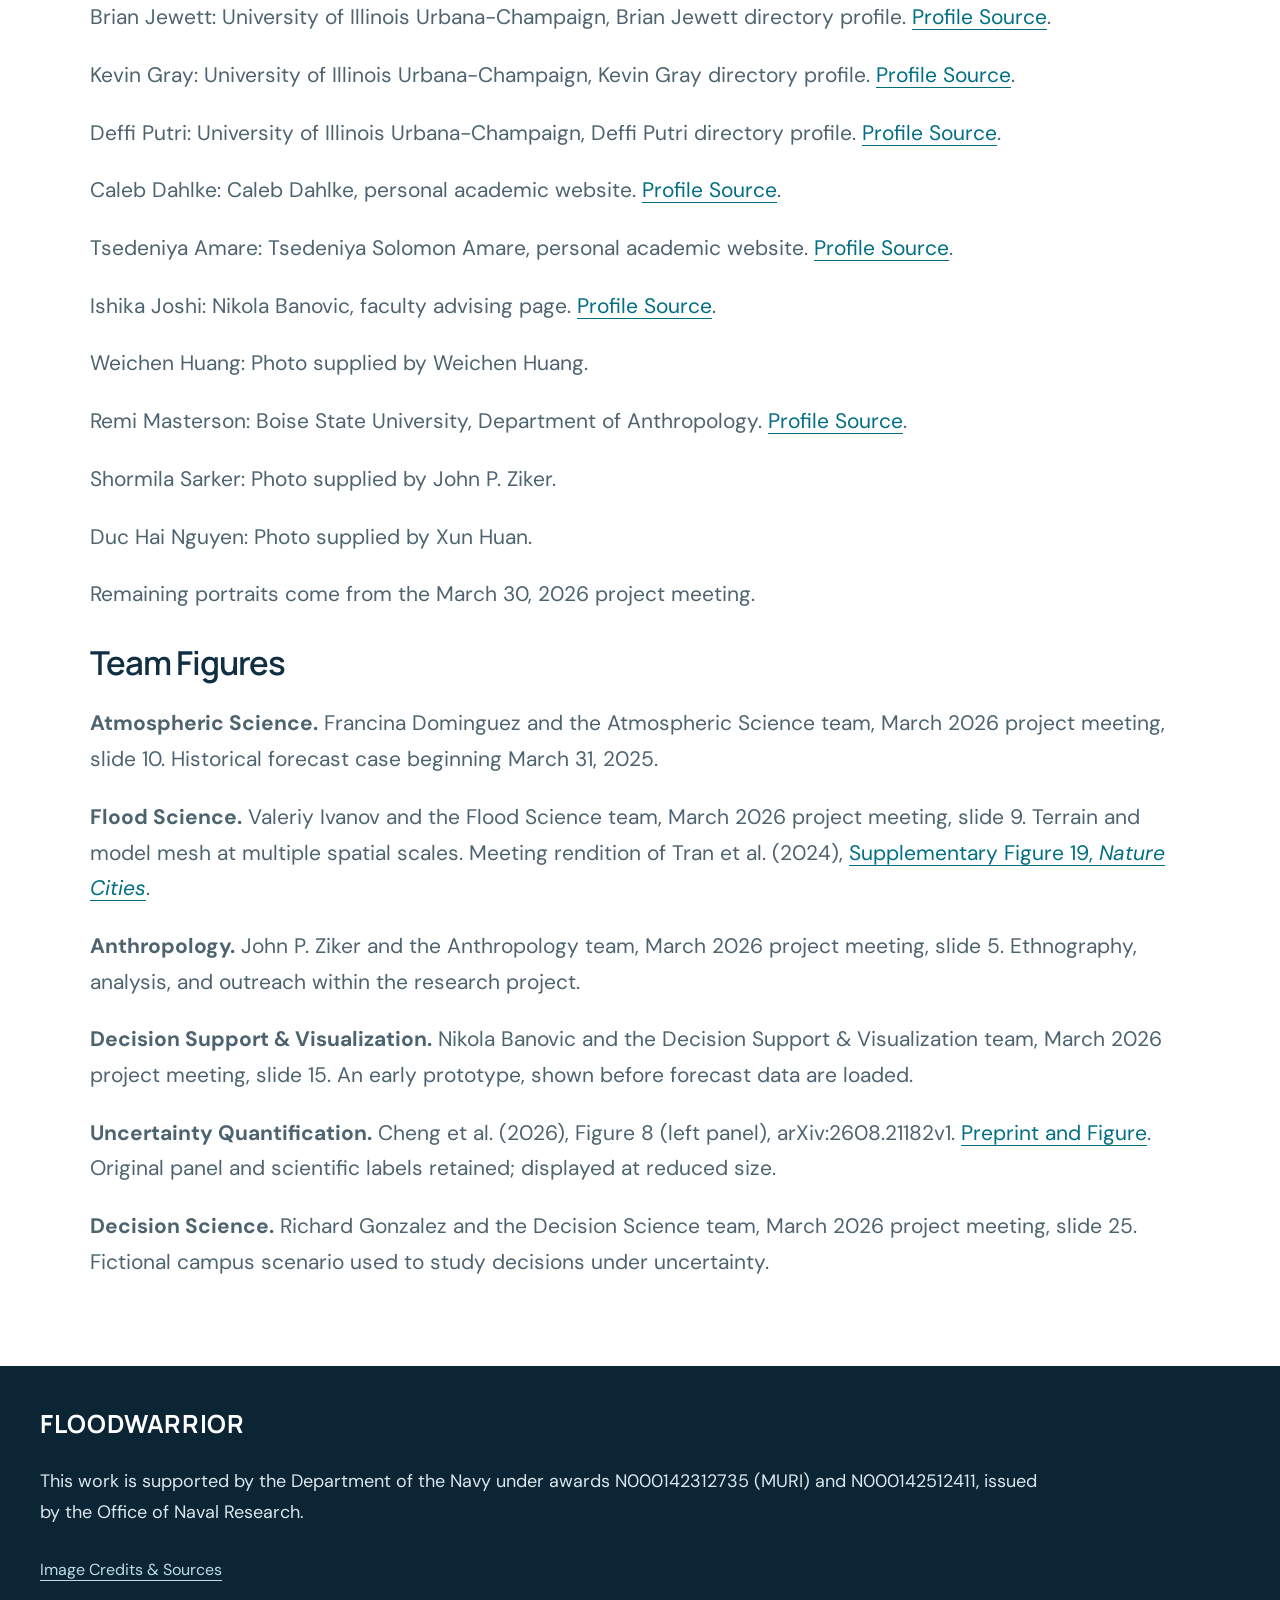
==== commit 29bdb513: "Add supplied portrait for Duc Hai Nguyen" ====
--- a/credits.html
+++ b/credits.html
@@ -1 +1 @@
-<!doctype html><html lang="en"><head><meta charset="utf-8"><meta name="viewport" content="width=device-width,initial-scale=1"><meta name="description" content="FLOODWARRIOR: flood prediction, human behavior, and decisions under uncertainty."><meta name="theme-color" content="#102f43"><title>Image Credits &amp; Sources | FLOODWARRIOR</title><link rel="icon" href="data:image/svg+xml,%3Csvg xmlns='http://www.w3.org/2000/svg' viewBox='0 0 32 32'%3E%3Crect width='32' height='32' rx='7' fill='%23102f43'/%3E%3Cpath d='M6 11h20M6 17h15M6 23h20' stroke='%237ed7de' stroke-width='3'/%3E%3C/svg%3E"><link rel="stylesheet" href="assets/styles.css"></head><body id="top"><a class="skip-link" href="#main">Skip to content</a><header class="site-header"><a href="index.html" class="brand" aria-label="FLOODWARRIOR home"><span class="brand-mark" aria-hidden="true"><i></i><i></i><i></i></span>FLOODWARRIOR</a><nav aria-label="Main navigation"><a href="index.html" >Home</a><a href="index.html#detroit-arsenal">Detroit Arsenal</a><details class="research-menu"><summary >Research</summary><div class="research-dropdown"><a href="index.html#research">Research Overview</a><a href="research/atmospheric-science.html" >Atmospheric Science</a><a href="research/flood-science.html" >Flood Science</a><a href="research/anthropology.html" >Anthropology</a><a href="research/decision-support.html" >Decision Support &amp; Visualization</a><a href="research/uncertainty-quantification.html" >Uncertainty Quantification</a><a href="research/decision-science.html" >Decision Science</a></div></details><a href="publications.html" >Publications</a><a href="team.html" >Team</a></nav></header><main id="main"><section class="page-heading section"><h1>Image Credits &amp; Sources</h1></section><section class="section credits-list"><h2>Publication Highlight Images</h2><p><strong>Tran et al. (2026), Figure 6.</strong> <a href="https://doi.org/10.1016/j.jhydrol.2026.135520">Publication</a>. <a href="https://creativecommons.org/licenses/by/4.0/">CC BY 4.0</a>. Scientific labels retained; displayed at reduced size.</p><p><strong>Atmospheric Science project illustration: Francina Dominguez and team, March 2026 project meeting, slide 10.</strong> <a href="https://doi.org/10.22541/essoar.176840905.58668584/v1">Publication</a>. Supplied project meeting illustration; credited separately from the preprint.. Scientific labels retained; displayed at reduced size.</p><p><strong>Anthropology project illustration: John P. Ziker and team, March 2026 project meeting, slide 5.</strong> <a href="https://doi.org/10.2139/ssrn.5397416">Publication</a>. Supplied project meeting illustration; credited separately from the preprint.. Scientific labels retained; displayed at reduced size.</p><h2>Satellite and Detroit Arsenal Images</h2><p>NASA image by Matt Radcliff, using U.S. Geological Survey Landsat data. October 31, 2021. View framed around Detroit and the Detroit River. <a href="https://science.nasa.gov/earth/earth-observatory/first-light-from-landsat-9-149058/">Source</a>.</p><p>Aerial view of Detroit Arsenal in Warren, Michigan. Source: U.S. Army Garrison Detroit Arsenal. <a href="https://home.army.mil/detroit/my-fort">Source</a>.</p><h2>University Logos</h2><p>University of Michigan <a href="https://brand.umich.edu/wp-content/uploads/2025/02/250027-U-M-Style-Guide-February2025.pdf">Official Source</a>. University marks identify participating institutions.</p><p>University of Illinois Urbana-Champaign <a href="https://web.brand.illinois.edu/logos/">Official Source</a>. University marks identify participating institutions.</p><p>Boise State University <a href="https://www.boisestate.edu/brand/visual-identity/logos/">Official Source</a>. University marks identify participating institutions.</p><h2>Team Portraits</h2><p>Xun Huan: Photo supplied by Xun Huan.</p><p>Valeriy Ivanov: University of Michigan, Civil and Environmental Engineering faculty profile. <a href="https://cee.engin.umich.edu/people/ivanov-valeriy/">Profile Source</a>.</p><p>Nikola Banovic: University of Michigan, Science, Technology and Public Policy faculty profile. <a href="https://stpp.fordschool.umich.edu/faculty/nikola-banovic">Profile Source</a>.</p><p>Richard Gonzalez: University of Michigan, Institute for Social Research faculty profile. <a href="https://isr.umich.edu/about/faculty-profiles/gonzalezrichard-d/">Profile Source</a>.</p><p>John P. Ziker: Boise State University, Department of Anthropology faculty profile. <a href="https://www.boisestate.edu/anthropology/our-team/directory/john-ziker/">Profile Source</a>.</p><p>Francina Dominguez: University of Illinois Urbana-Champaign, Department of Climate, Meteorology and Atmospheric Sciences faculty profile. <a href="https://climas.illinois.edu/directory/profile/francina">Profile Source</a>.</p><p>Brian Jewett: University of Illinois Urbana-Champaign, Brian Jewett directory profile. <a href="https://climas.illinois.edu/directory/profile/bjewett">Profile Source</a>.</p><p>Kevin Gray: University of Illinois Urbana-Champaign, Kevin Gray directory profile. <a href="https://climas.illinois.edu/directory/profile/kevintg2">Profile Source</a>.</p><p>Deffi Putri: University of Illinois Urbana-Champaign, Deffi Putri directory profile. <a href="https://climas.illinois.edu/directory/profile/deffip2">Profile Source</a>.</p><p>Caleb Dahlke: Caleb Dahlke, personal academic website. <a href="https://sites.google.com/view/calebdahlke/home">Profile Source</a>.</p><p>Tsedeniya Amare: Tsedeniya Solomon Amare, personal academic website. <a href="https://tsedeniya.github.io/">Profile Source</a>.</p><p>Ishika Joshi: Nikola Banovic, faculty advising page. <a href="https://www.nikolabanovic.net/index.html">Profile Source</a>.</p><p>Weichen Huang: Photo supplied by Weichen Huang.</p><p>Remi Masterson: Boise State University, Department of Anthropology. <a href="https://www.boisestate.edu/anthropology/research/undergraduate-research/applied-anthropology/">Profile Source</a>.</p><p>Shormila Sarker: Photo supplied by John P. Ziker.</p><p>Remaining portraits come from the March 30, 2026 project meeting.</p><h2 id="research-team-figures">Team Figures</h2><p><strong>Atmospheric Science.</strong> Francina Dominguez and the Atmospheric Science team, March 2026 project meeting, slide 10. Historical forecast case beginning March 31, 2025.</p><p><strong>Flood Science.</strong> Valeriy Ivanov and the Flood Science team, March 2026 project meeting, slide 9. Terrain and model mesh at multiple spatial scales. Meeting rendition of Tran et al. (2024), <a href="https://www.nature.com/articles/s44284-024-00116-7">Supplementary Figure 19, <em>Nature Cities</em></a>.</p><p><strong>Anthropology.</strong> John P. Ziker and the Anthropology team, March 2026 project meeting, slide 5. Ethnography, analysis, and outreach within the research project.</p><p><strong>Decision Support &amp; Visualization.</strong> Nikola Banovic and the Decision Support &amp; Visualization team, March 2026 project meeting, slide 15. An early prototype, shown before forecast data are loaded.</p><p><strong>Uncertainty Quantification.</strong> Cheng et al. (2026), Figure 8 (left panel), arXiv:2608.21182v1. <a href="https://arxiv.org/html/2608.21182v1#S4.F8">Preprint and Figure</a>. Original panel and scientific labels retained; displayed at reduced size.</p><p><strong>Decision Science.</strong> Richard Gonzalez and the Decision Science team, March 2026 project meeting, slide 25. Fictional campus scenario used to study decisions under uncertainty.</p></section></main><footer><div class="footer-inner"><a class="footer-brand" href="index.html">FLOODWARRIOR</a><p>This work is supported by the Department of the Navy under awards N000142312735 (MURI) and N000142512411, issued by the Office of Naval Research.</p><a class="credit-link" href="credits.html">Image Credits &amp; Sources</a></div></footer><script src="assets/site.js" defer></script></body></html>+<!doctype html><html lang="en"><head><meta charset="utf-8"><meta name="viewport" content="width=device-width,initial-scale=1"><meta name="description" content="FLOODWARRIOR: flood prediction, human behavior, and decisions under uncertainty."><meta name="theme-color" content="#102f43"><title>Image Credits &amp; Sources | FLOODWARRIOR</title><link rel="icon" href="data:image/svg+xml,%3Csvg xmlns='http://www.w3.org/2000/svg' viewBox='0 0 32 32'%3E%3Crect width='32' height='32' rx='7' fill='%23102f43'/%3E%3Cpath d='M6 11h20M6 17h15M6 23h20' stroke='%237ed7de' stroke-width='3'/%3E%3C/svg%3E"><link rel="stylesheet" href="assets/styles.css"></head><body id="top"><a class="skip-link" href="#main">Skip to content</a><header class="site-header"><a href="index.html" class="brand" aria-label="FLOODWARRIOR home"><span class="brand-mark" aria-hidden="true"><i></i><i></i><i></i></span>FLOODWARRIOR</a><nav aria-label="Main navigation"><a href="index.html" >Home</a><a href="index.html#detroit-arsenal">Detroit Arsenal</a><details class="research-menu"><summary >Research</summary><div class="research-dropdown"><a href="index.html#research">Research Overview</a><a href="research/atmospheric-science.html" >Atmospheric Science</a><a href="research/flood-science.html" >Flood Science</a><a href="research/anthropology.html" >Anthropology</a><a href="research/decision-support.html" >Decision Support &amp; Visualization</a><a href="research/uncertainty-quantification.html" >Uncertainty Quantification</a><a href="research/decision-science.html" >Decision Science</a></div></details><a href="publications.html" >Publications</a><a href="team.html" >Team</a></nav></header><main id="main"><section class="page-heading section"><h1>Image Credits &amp; Sources</h1></section><section class="section credits-list"><h2>Publication Highlight Images</h2><p><strong>Tran et al. (2026), Figure 6.</strong> <a href="https://doi.org/10.1016/j.jhydrol.2026.135520">Publication</a>. <a href="https://creativecommons.org/licenses/by/4.0/">CC BY 4.0</a>. Scientific labels retained; displayed at reduced size.</p><p><strong>Atmospheric Science project illustration: Francina Dominguez and team, March 2026 project meeting, slide 10.</strong> <a href="https://doi.org/10.22541/essoar.176840905.58668584/v1">Publication</a>. Supplied project meeting illustration; credited separately from the preprint.. Scientific labels retained; displayed at reduced size.</p><p><strong>Anthropology project illustration: John P. Ziker and team, March 2026 project meeting, slide 5.</strong> <a href="https://doi.org/10.2139/ssrn.5397416">Publication</a>. Supplied project meeting illustration; credited separately from the preprint.. Scientific labels retained; displayed at reduced size.</p><h2>Satellite and Detroit Arsenal Images</h2><p>NASA image by Matt Radcliff, using U.S. Geological Survey Landsat data. October 31, 2021. View framed around Detroit and the Detroit River. <a href="https://science.nasa.gov/earth/earth-observatory/first-light-from-landsat-9-149058/">Source</a>.</p><p>Aerial view of Detroit Arsenal in Warren, Michigan. Source: U.S. Army Garrison Detroit Arsenal. <a href="https://home.army.mil/detroit/my-fort">Source</a>.</p><h2>University Logos</h2><p>University of Michigan <a href="https://brand.umich.edu/wp-content/uploads/2025/02/250027-U-M-Style-Guide-February2025.pdf">Official Source</a>. University marks identify participating institutions.</p><p>University of Illinois Urbana-Champaign <a href="https://web.brand.illinois.edu/logos/">Official Source</a>. University marks identify participating institutions.</p><p>Boise State University <a href="https://www.boisestate.edu/brand/visual-identity/logos/">Official Source</a>. University marks identify participating institutions.</p><h2>Team Portraits</h2><p>Xun Huan: Photo supplied by Xun Huan.</p><p>Valeriy Ivanov: University of Michigan, Civil and Environmental Engineering faculty profile. <a href="https://cee.engin.umich.edu/people/ivanov-valeriy/">Profile Source</a>.</p><p>Nikola Banovic: University of Michigan, Science, Technology and Public Policy faculty profile. <a href="https://stpp.fordschool.umich.edu/faculty/nikola-banovic">Profile Source</a>.</p><p>Richard Gonzalez: University of Michigan, Institute for Social Research faculty profile. <a href="https://isr.umich.edu/about/faculty-profiles/gonzalezrichard-d/">Profile Source</a>.</p><p>John P. Ziker: Boise State University, Department of Anthropology faculty profile. <a href="https://www.boisestate.edu/anthropology/our-team/directory/john-ziker/">Profile Source</a>.</p><p>Francina Dominguez: University of Illinois Urbana-Champaign, Department of Climate, Meteorology and Atmospheric Sciences faculty profile. <a href="https://climas.illinois.edu/directory/profile/francina">Profile Source</a>.</p><p>Brian Jewett: University of Illinois Urbana-Champaign, Brian Jewett directory profile. <a href="https://climas.illinois.edu/directory/profile/bjewett">Profile Source</a>.</p><p>Kevin Gray: University of Illinois Urbana-Champaign, Kevin Gray directory profile. <a href="https://climas.illinois.edu/directory/profile/kevintg2">Profile Source</a>.</p><p>Deffi Putri: University of Illinois Urbana-Champaign, Deffi Putri directory profile. <a href="https://climas.illinois.edu/directory/profile/deffip2">Profile Source</a>.</p><p>Caleb Dahlke: Caleb Dahlke, personal academic website. <a href="https://sites.google.com/view/calebdahlke/home">Profile Source</a>.</p><p>Tsedeniya Amare: Tsedeniya Solomon Amare, personal academic website. <a href="https://tsedeniya.github.io/">Profile Source</a>.</p><p>Ishika Joshi: Nikola Banovic, faculty advising page. <a href="https://www.nikolabanovic.net/index.html">Profile Source</a>.</p><p>Weichen Huang: Photo supplied by Weichen Huang.</p><p>Remi Masterson: Boise State University, Department of Anthropology. <a href="https://www.boisestate.edu/anthropology/research/undergraduate-research/applied-anthropology/">Profile Source</a>.</p><p>Shormila Sarker: Photo supplied by John P. Ziker.</p><p>Duc Hai Nguyen: Photo supplied by Xun Huan.</p><p>Remaining portraits come from the March 30, 2026 project meeting.</p><h2 id="research-team-figures">Team Figures</h2><p><strong>Atmospheric Science.</strong> Francina Dominguez and the Atmospheric Science team, March 2026 project meeting, slide 10. Historical forecast case beginning March 31, 2025.</p><p><strong>Flood Science.</strong> Valeriy Ivanov and the Flood Science team, March 2026 project meeting, slide 9. Terrain and model mesh at multiple spatial scales. Meeting rendition of Tran et al. (2024), <a href="https://www.nature.com/articles/s44284-024-00116-7">Supplementary Figure 19, <em>Nature Cities</em></a>.</p><p><strong>Anthropology.</strong> John P. Ziker and the Anthropology team, March 2026 project meeting, slide 5. Ethnography, analysis, and outreach within the research project.</p><p><strong>Decision Support &amp; Visualization.</strong> Nikola Banovic and the Decision Support &amp; Visualization team, March 2026 project meeting, slide 15. An early prototype, shown before forecast data are loaded.</p><p><strong>Uncertainty Quantification.</strong> Cheng et al. (2026), Figure 8 (left panel), arXiv:2608.21182v1. <a href="https://arxiv.org/html/2608.21182v1#S4.F8">Preprint and Figure</a>. Original panel and scientific labels retained; displayed at reduced size.</p><p><strong>Decision Science.</strong> Richard Gonzalez and the Decision Science team, March 2026 project meeting, slide 25. Fictional campus scenario used to study decisions under uncertainty.</p></section></main><footer><div class="footer-inner"><a class="footer-brand" href="index.html">FLOODWARRIOR</a><p>This work is supported by the Department of the Navy under awards N000142312735 (MURI) and N000142512411, issued by the Office of Naval Research.</p><a class="credit-link" href="credits.html">Image Credits &amp; Sources</a></div></footer><script src="assets/site.js" defer></script></body></html>
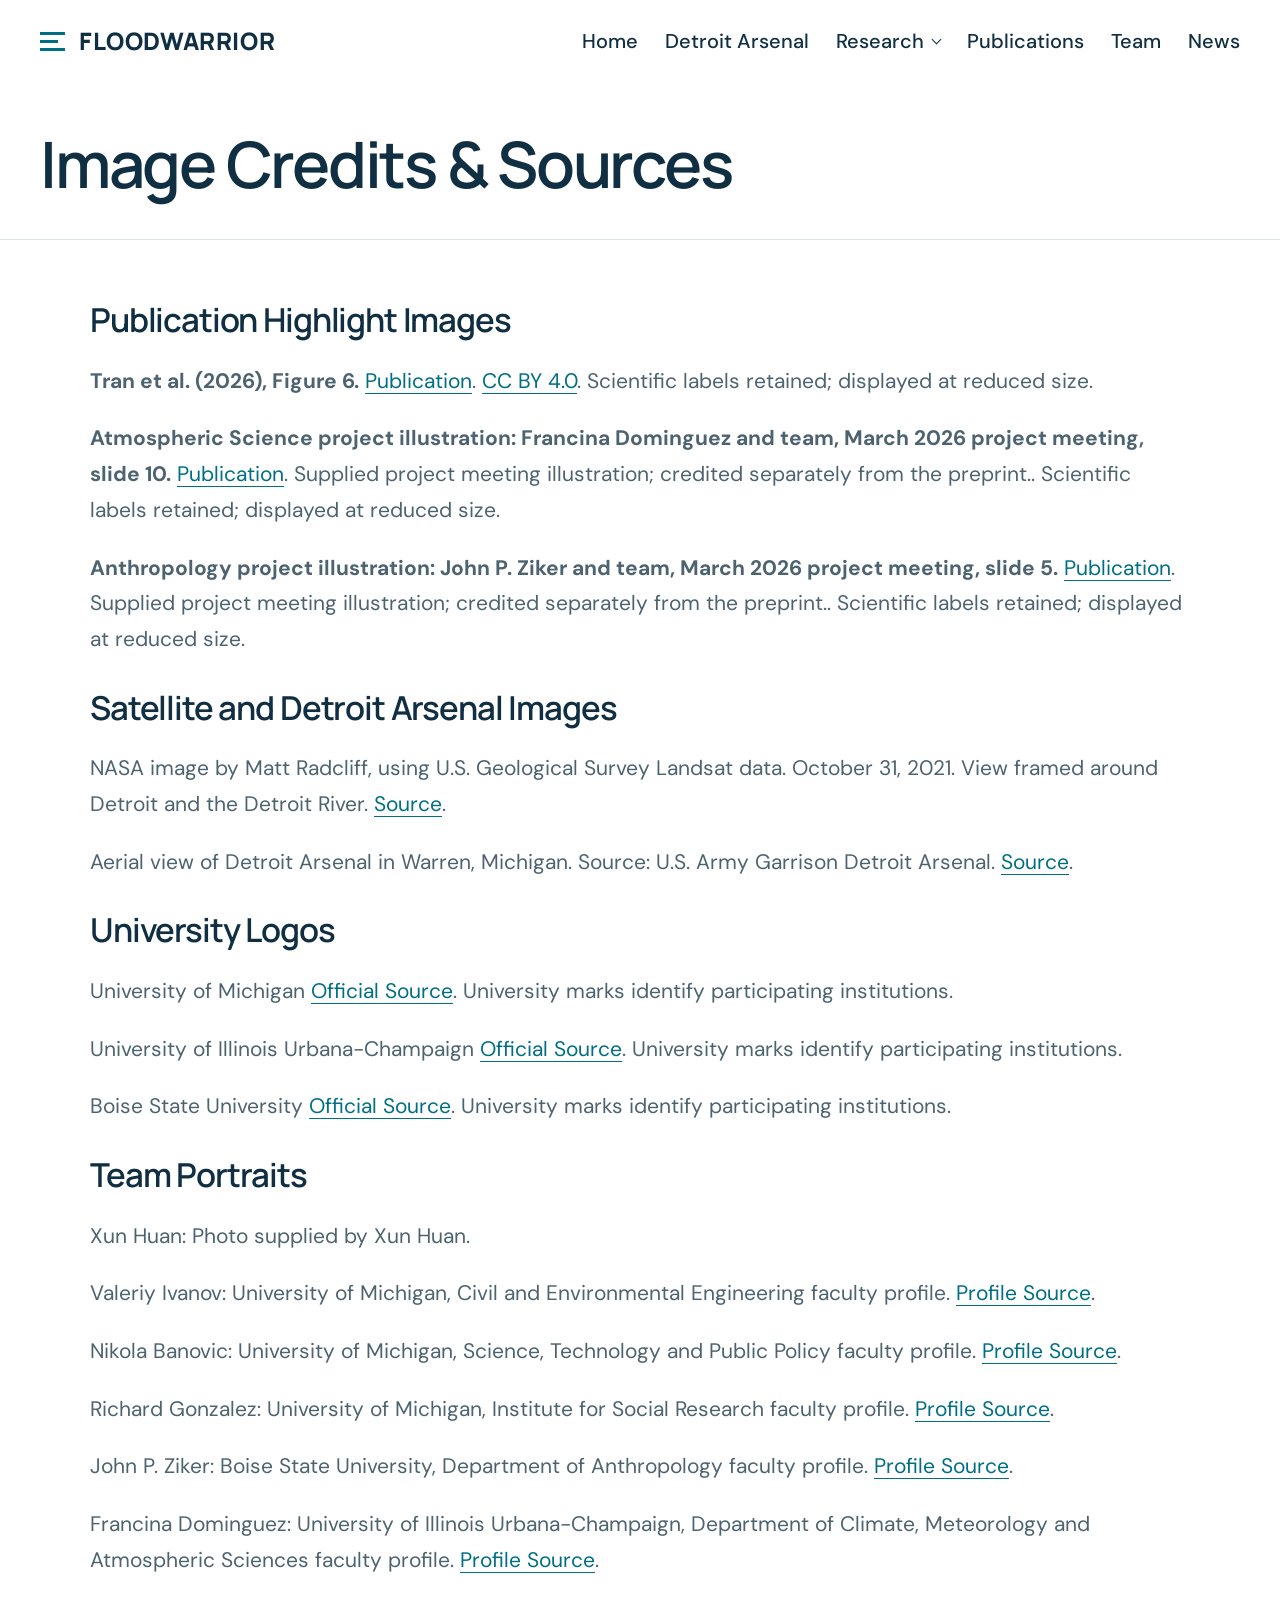
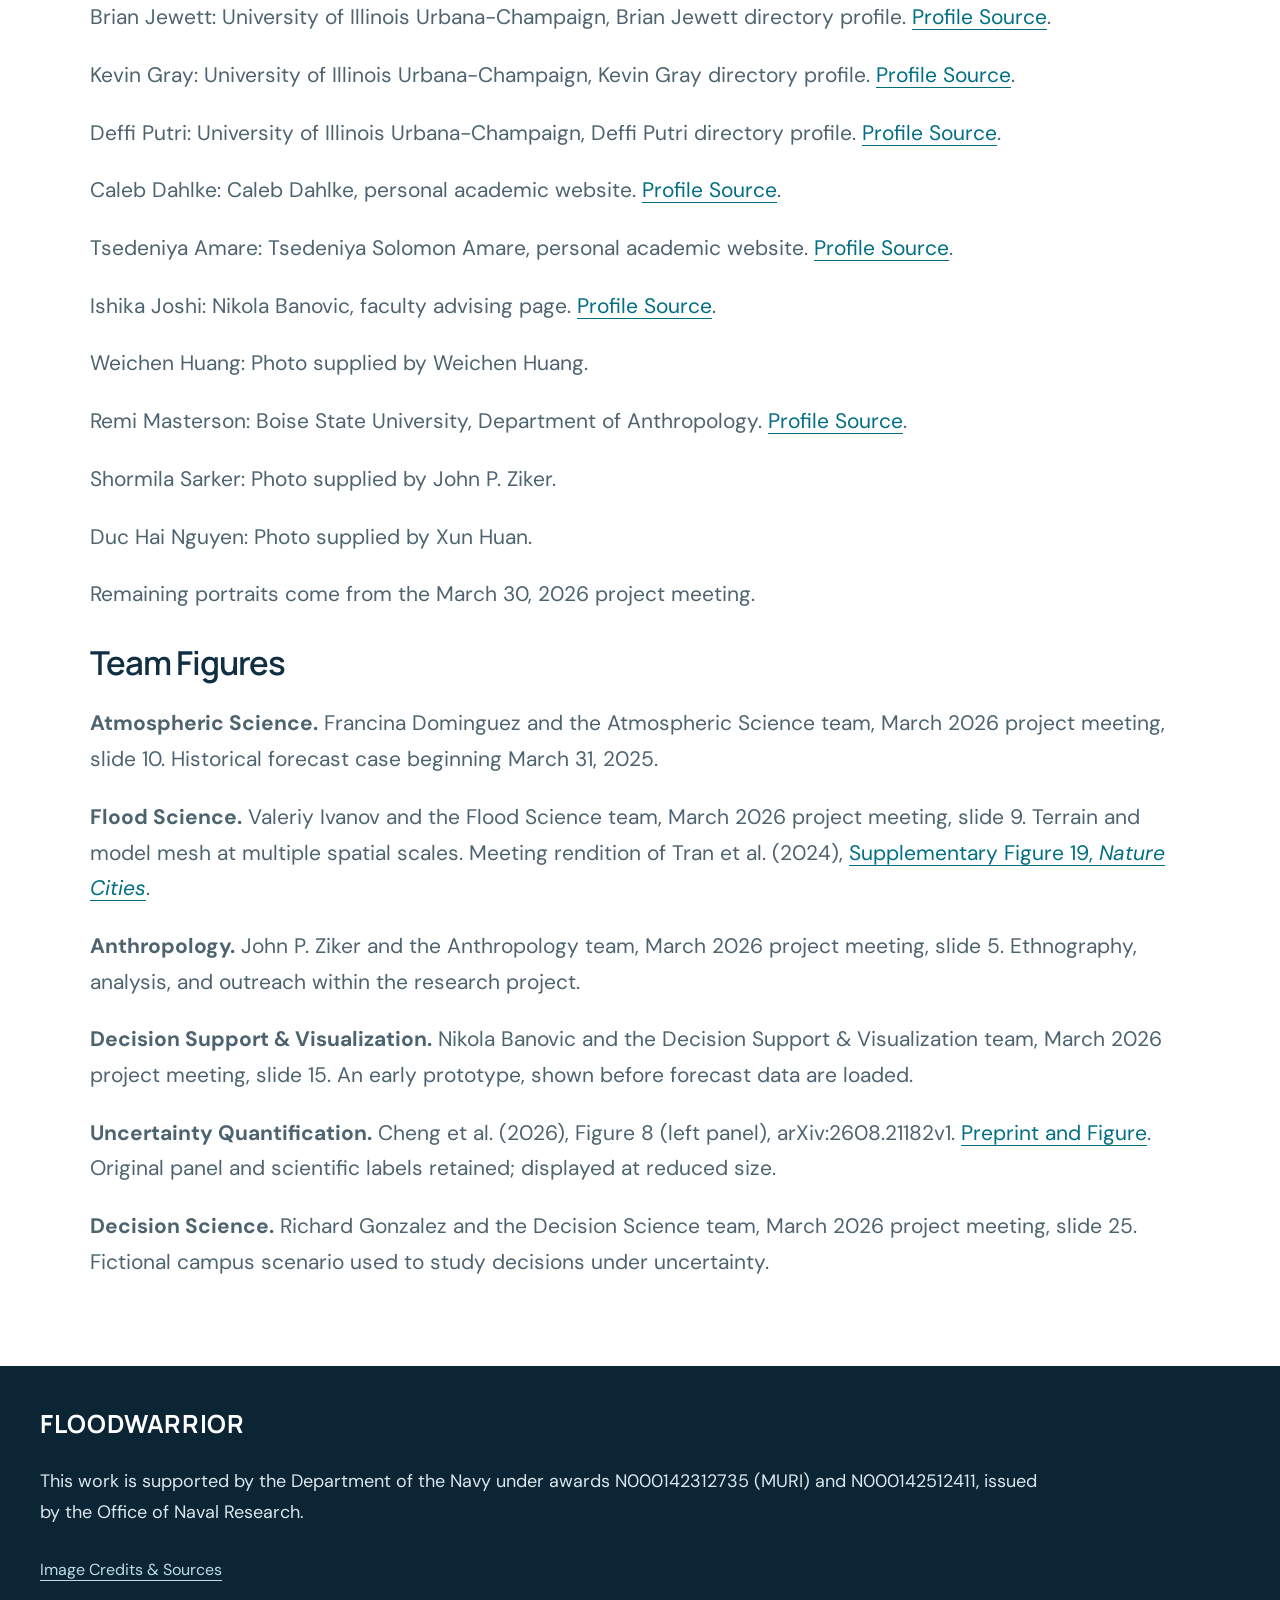
==== commit 20525cb8: "Organize publications and products and add a full news archive" ====
--- a/credits.html
+++ b/credits.html
@@ -1 +1 @@
-<!doctype html><html lang="en"><head><meta charset="utf-8"><meta name="viewport" content="width=device-width,initial-scale=1"><meta name="description" content="FLOODWARRIOR: flood prediction, human behavior, and decisions under uncertainty."><meta name="theme-color" content="#102f43"><title>Image Credits &amp; Sources | FLOODWARRIOR</title><link rel="icon" href="data:image/svg+xml,%3Csvg xmlns='http://www.w3.org/2000/svg' viewBox='0 0 32 32'%3E%3Crect width='32' height='32' rx='7' fill='%23102f43'/%3E%3Cpath d='M6 11h20M6 17h15M6 23h20' stroke='%237ed7de' stroke-width='3'/%3E%3C/svg%3E"><link rel="stylesheet" href="assets/styles.css"></head><body id="top"><a class="skip-link" href="#main">Skip to content</a><header class="site-header"><a href="index.html" class="brand" aria-label="FLOODWARRIOR home"><span class="brand-mark" aria-hidden="true"><i></i><i></i><i></i></span>FLOODWARRIOR</a><nav aria-label="Main navigation"><a href="index.html" >Home</a><a href="index.html#detroit-arsenal">Detroit Arsenal</a><details class="research-menu"><summary >Research</summary><div class="research-dropdown"><a href="index.html#research">Research Overview</a><a href="research/atmospheric-science.html" >Atmospheric Science</a><a href="research/flood-science.html" >Flood Science</a><a href="research/anthropology.html" >Anthropology</a><a href="research/decision-support.html" >Decision Support &amp; Visualization</a><a href="research/uncertainty-quantification.html" >Uncertainty Quantification</a><a href="research/decision-science.html" >Decision Science</a></div></details><a href="publications.html" >Publications</a><a href="team.html" >Team</a></nav></header><main id="main"><section class="page-heading section"><h1>Image Credits &amp; Sources</h1></section><section class="section credits-list"><h2>Publication Highlight Images</h2><p><strong>Tran et al. (2026), Figure 6.</strong> <a href="https://doi.org/10.1016/j.jhydrol.2026.135520">Publication</a>. <a href="https://creativecommons.org/licenses/by/4.0/">CC BY 4.0</a>. Scientific labels retained; displayed at reduced size.</p><p><strong>Atmospheric Science project illustration: Francina Dominguez and team, March 2026 project meeting, slide 10.</strong> <a href="https://doi.org/10.22541/essoar.176840905.58668584/v1">Publication</a>. Supplied project meeting illustration; credited separately from the preprint.. Scientific labels retained; displayed at reduced size.</p><p><strong>Anthropology project illustration: John P. Ziker and team, March 2026 project meeting, slide 5.</strong> <a href="https://doi.org/10.2139/ssrn.5397416">Publication</a>. Supplied project meeting illustration; credited separately from the preprint.. Scientific labels retained; displayed at reduced size.</p><h2>Satellite and Detroit Arsenal Images</h2><p>NASA image by Matt Radcliff, using U.S. Geological Survey Landsat data. October 31, 2021. View framed around Detroit and the Detroit River. <a href="https://science.nasa.gov/earth/earth-observatory/first-light-from-landsat-9-149058/">Source</a>.</p><p>Aerial view of Detroit Arsenal in Warren, Michigan. Source: U.S. Army Garrison Detroit Arsenal. <a href="https://home.army.mil/detroit/my-fort">Source</a>.</p><h2>University Logos</h2><p>University of Michigan <a href="https://brand.umich.edu/wp-content/uploads/2025/02/250027-U-M-Style-Guide-February2025.pdf">Official Source</a>. University marks identify participating institutions.</p><p>University of Illinois Urbana-Champaign <a href="https://web.brand.illinois.edu/logos/">Official Source</a>. University marks identify participating institutions.</p><p>Boise State University <a href="https://www.boisestate.edu/brand/visual-identity/logos/">Official Source</a>. University marks identify participating institutions.</p><h2>Team Portraits</h2><p>Xun Huan: Photo supplied by Xun Huan.</p><p>Valeriy Ivanov: University of Michigan, Civil and Environmental Engineering faculty profile. <a href="https://cee.engin.umich.edu/people/ivanov-valeriy/">Profile Source</a>.</p><p>Nikola Banovic: University of Michigan, Science, Technology and Public Policy faculty profile. <a href="https://stpp.fordschool.umich.edu/faculty/nikola-banovic">Profile Source</a>.</p><p>Richard Gonzalez: University of Michigan, Institute for Social Research faculty profile. <a href="https://isr.umich.edu/about/faculty-profiles/gonzalezrichard-d/">Profile Source</a>.</p><p>John P. Ziker: Boise State University, Department of Anthropology faculty profile. <a href="https://www.boisestate.edu/anthropology/our-team/directory/john-ziker/">Profile Source</a>.</p><p>Francina Dominguez: University of Illinois Urbana-Champaign, Department of Climate, Meteorology and Atmospheric Sciences faculty profile. <a href="https://climas.illinois.edu/directory/profile/francina">Profile Source</a>.</p><p>Brian Jewett: University of Illinois Urbana-Champaign, Brian Jewett directory profile. <a href="https://climas.illinois.edu/directory/profile/bjewett">Profile Source</a>.</p><p>Kevin Gray: University of Illinois Urbana-Champaign, Kevin Gray directory profile. <a href="https://climas.illinois.edu/directory/profile/kevintg2">Profile Source</a>.</p><p>Deffi Putri: University of Illinois Urbana-Champaign, Deffi Putri directory profile. <a href="https://climas.illinois.edu/directory/profile/deffip2">Profile Source</a>.</p><p>Caleb Dahlke: Caleb Dahlke, personal academic website. <a href="https://sites.google.com/view/calebdahlke/home">Profile Source</a>.</p><p>Tsedeniya Amare: Tsedeniya Solomon Amare, personal academic website. <a href="https://tsedeniya.github.io/">Profile Source</a>.</p><p>Ishika Joshi: Nikola Banovic, faculty advising page. <a href="https://www.nikolabanovic.net/index.html">Profile Source</a>.</p><p>Weichen Huang: Photo supplied by Weichen Huang.</p><p>Remi Masterson: Boise State University, Department of Anthropology. <a href="https://www.boisestate.edu/anthropology/research/undergraduate-research/applied-anthropology/">Profile Source</a>.</p><p>Shormila Sarker: Photo supplied by John P. Ziker.</p><p>Duc Hai Nguyen: Photo supplied by Xun Huan.</p><p>Remaining portraits come from the March 30, 2026 project meeting.</p><h2 id="research-team-figures">Team Figures</h2><p><strong>Atmospheric Science.</strong> Francina Dominguez and the Atmospheric Science team, March 2026 project meeting, slide 10. Historical forecast case beginning March 31, 2025.</p><p><strong>Flood Science.</strong> Valeriy Ivanov and the Flood Science team, March 2026 project meeting, slide 9. Terrain and model mesh at multiple spatial scales. Meeting rendition of Tran et al. (2024), <a href="https://www.nature.com/articles/s44284-024-00116-7">Supplementary Figure 19, <em>Nature Cities</em></a>.</p><p><strong>Anthropology.</strong> John P. Ziker and the Anthropology team, March 2026 project meeting, slide 5. Ethnography, analysis, and outreach within the research project.</p><p><strong>Decision Support &amp; Visualization.</strong> Nikola Banovic and the Decision Support &amp; Visualization team, March 2026 project meeting, slide 15. An early prototype, shown before forecast data are loaded.</p><p><strong>Uncertainty Quantification.</strong> Cheng et al. (2026), Figure 8 (left panel), arXiv:2608.21182v1. <a href="https://arxiv.org/html/2608.21182v1#S4.F8">Preprint and Figure</a>. Original panel and scientific labels retained; displayed at reduced size.</p><p><strong>Decision Science.</strong> Richard Gonzalez and the Decision Science team, March 2026 project meeting, slide 25. Fictional campus scenario used to study decisions under uncertainty.</p></section></main><footer><div class="footer-inner"><a class="footer-brand" href="index.html">FLOODWARRIOR</a><p>This work is supported by the Department of the Navy under awards N000142312735 (MURI) and N000142512411, issued by the Office of Naval Research.</p><a class="credit-link" href="credits.html">Image Credits &amp; Sources</a></div></footer><script src="assets/site.js" defer></script></body></html>+<!doctype html><html lang="en"><head><meta charset="utf-8"><meta name="viewport" content="width=device-width,initial-scale=1"><meta name="description" content="FLOODWARRIOR: flood prediction, human behavior, and decisions under uncertainty."><meta name="theme-color" content="#102f43"><title>Image Credits &amp; Sources | FLOODWARRIOR</title><link rel="icon" href="data:image/svg+xml,%3Csvg xmlns='http://www.w3.org/2000/svg' viewBox='0 0 32 32'%3E%3Crect width='32' height='32' rx='7' fill='%23102f43'/%3E%3Cpath d='M6 11h20M6 17h15M6 23h20' stroke='%237ed7de' stroke-width='3'/%3E%3C/svg%3E"><link rel="stylesheet" href="assets/styles.css?v=20261103-catalog"></head><body id="top"><a class="skip-link" href="#main">Skip to content</a><header class="site-header"><a href="index.html" class="brand" aria-label="FLOODWARRIOR home"><span class="brand-mark" aria-hidden="true"><i></i><i></i><i></i></span>FLOODWARRIOR</a><nav aria-label="Main navigation"><a href="index.html" >Home</a><a href="index.html#detroit-arsenal">Detroit Arsenal</a><details class="research-menu"><summary >Research</summary><div class="research-dropdown"><a href="index.html#research">Research Overview</a><a href="research/atmospheric-science.html" >Atmospheric Science</a><a href="research/flood-science.html" >Flood Science</a><a href="research/anthropology.html" >Anthropology</a><a href="research/decision-support.html" >Decision Support &amp; Visualization</a><a href="research/uncertainty-quantification.html" >Uncertainty Quantification</a><a href="research/decision-science.html" >Decision Science</a></div></details><a href="publications.html" >Publications</a><a href="team.html" >Team</a><a href="news.html">News</a></nav></header><main id="main"><section class="page-heading section"><h1>Image Credits &amp; Sources</h1></section><section class="section credits-list"><h2>Publication Highlight Images</h2><p><strong>Tran et al. (2026), Figure 6.</strong> <a href="https://doi.org/10.1016/j.jhydrol.2026.135520">Publication</a>. <a href="https://creativecommons.org/licenses/by/4.0/">CC BY 4.0</a>. Scientific labels retained; displayed at reduced size.</p><p><strong>Atmospheric Science project illustration: Francina Dominguez and team, March 2026 project meeting, slide 10.</strong> <a href="https://doi.org/10.22541/essoar.176840905.58668584/v1">Publication</a>. Supplied project meeting illustration; credited separately from the preprint.. Scientific labels retained; displayed at reduced size.</p><p><strong>Anthropology project illustration: John P. Ziker and team, March 2026 project meeting, slide 5.</strong> <a href="https://doi.org/10.2139/ssrn.5397416">Publication</a>. Supplied project meeting illustration; credited separately from the preprint.. Scientific labels retained; displayed at reduced size.</p><h2>Satellite and Detroit Arsenal Images</h2><p>NASA image by Matt Radcliff, using U.S. Geological Survey Landsat data. October 31, 2021. View framed around Detroit and the Detroit River. <a href="https://science.nasa.gov/earth/earth-observatory/first-light-from-landsat-9-149058/">Source</a>.</p><p>Aerial view of Detroit Arsenal in Warren, Michigan. Source: U.S. Army Garrison Detroit Arsenal. <a href="https://home.army.mil/detroit/my-fort">Source</a>.</p><h2>University Logos</h2><p>University of Michigan <a href="https://brand.umich.edu/wp-content/uploads/2025/02/250027-U-M-Style-Guide-February2025.pdf">Official Source</a>. University marks identify participating institutions.</p><p>University of Illinois Urbana-Champaign <a href="https://web.brand.illinois.edu/logos/">Official Source</a>. University marks identify participating institutions.</p><p>Boise State University <a href="https://www.boisestate.edu/brand/visual-identity/logos/">Official Source</a>. University marks identify participating institutions.</p><h2>Team Portraits</h2><p>Xun Huan: Photo supplied by Xun Huan.</p><p>Valeriy Ivanov: University of Michigan, Civil and Environmental Engineering faculty profile. <a href="https://cee.engin.umich.edu/people/ivanov-valeriy/">Profile Source</a>.</p><p>Nikola Banovic: University of Michigan, Science, Technology and Public Policy faculty profile. <a href="https://stpp.fordschool.umich.edu/faculty/nikola-banovic">Profile Source</a>.</p><p>Richard Gonzalez: University of Michigan, Institute for Social Research faculty profile. <a href="https://isr.umich.edu/about/faculty-profiles/gonzalezrichard-d/">Profile Source</a>.</p><p>John P. Ziker: Boise State University, Department of Anthropology faculty profile. <a href="https://www.boisestate.edu/anthropology/our-team/directory/john-ziker/">Profile Source</a>.</p><p>Francina Dominguez: University of Illinois Urbana-Champaign, Department of Climate, Meteorology and Atmospheric Sciences faculty profile. <a href="https://climas.illinois.edu/directory/profile/francina">Profile Source</a>.</p><p>Brian Jewett: University of Illinois Urbana-Champaign, Brian Jewett directory profile. <a href="https://climas.illinois.edu/directory/profile/bjewett">Profile Source</a>.</p><p>Kevin Gray: University of Illinois Urbana-Champaign, Kevin Gray directory profile. <a href="https://climas.illinois.edu/directory/profile/kevintg2">Profile Source</a>.</p><p>Deffi Putri: University of Illinois Urbana-Champaign, Deffi Putri directory profile. <a href="https://climas.illinois.edu/directory/profile/deffip2">Profile Source</a>.</p><p>Caleb Dahlke: Caleb Dahlke, personal academic website. <a href="https://sites.google.com/view/calebdahlke/home">Profile Source</a>.</p><p>Tsedeniya Amare: Tsedeniya Solomon Amare, personal academic website. <a href="https://tsedeniya.github.io/">Profile Source</a>.</p><p>Ishika Joshi: Nikola Banovic, faculty advising page. <a href="https://www.nikolabanovic.net/index.html">Profile Source</a>.</p><p>Weichen Huang: Photo supplied by Weichen Huang.</p><p>Remi Masterson: Boise State University, Department of Anthropology. <a href="https://www.boisestate.edu/anthropology/research/undergraduate-research/applied-anthropology/">Profile Source</a>.</p><p>Shormila Sarker: Photo supplied by John P. Ziker.</p><p>Duc Hai Nguyen: Photo supplied by Xun Huan.</p><p>Remaining portraits come from the March 30, 2026 project meeting.</p><h2 id="research-team-figures">Team Figures</h2><p><strong>Atmospheric Science.</strong> Francina Dominguez and the Atmospheric Science team, March 2026 project meeting, slide 10. Historical forecast case beginning March 31, 2025.</p><p><strong>Flood Science.</strong> Valeriy Ivanov and the Flood Science team, March 2026 project meeting, slide 9. Terrain and model mesh at multiple spatial scales. Meeting rendition of Tran et al. (2024), <a href="https://www.nature.com/articles/s44284-024-00116-7">Supplementary Figure 19, <em>Nature Cities</em></a>.</p><p><strong>Anthropology.</strong> John P. Ziker and the Anthropology team, March 2026 project meeting, slide 5. Ethnography, analysis, and outreach within the research project.</p><p><strong>Decision Support &amp; Visualization.</strong> Nikola Banovic and the Decision Support &amp; Visualization team, March 2026 project meeting, slide 15. An early prototype, shown before forecast data are loaded.</p><p><strong>Uncertainty Quantification.</strong> Cheng et al. (2026), Figure 8 (left panel), arXiv:2608.21182v1. <a href="https://arxiv.org/html/2608.21182v1#S4.F8">Preprint and Figure</a>. Original panel and scientific labels retained; displayed at reduced size.</p><p><strong>Decision Science.</strong> Richard Gonzalez and the Decision Science team, March 2026 project meeting, slide 25. Fictional campus scenario used to study decisions under uncertainty.</p></section></main><footer><div class="footer-inner"><a class="footer-brand" href="index.html">FLOODWARRIOR</a><p>This work is supported by the Department of the Navy under awards N000142312735 (MURI) and N000142512411, issued by the Office of Naval Research.</p><a class="credit-link" href="credits.html">Image Credits &amp; Sources</a></div></footer><script src="assets/site.js" defer></script></body></html>
--- a/assets/styles.css
+++ b/assets/styles.css
@@ -29,3 +29,9 @@
 /* Membership history and unobtrusive section navigation. */
 .portrait-initials{display:flex;align-items:center;justify-content:center;font-size:38px;color:var(--muted);font-family:Manrope,Arial,sans-serif}.section-return{display:flex;justify-content:flex-end;margin-top:24px}.back-to-top{font-size:16px;color:var(--muted);text-decoration:none;display:inline-flex;gap:8px;align-items:center;padding:6px 0}.back-to-top:hover{text-decoration:underline;color:var(--blue)}.back-to-top span{font-size:22px;line-height:1}
 
+
+/* Compact catalog and news lists, keeping titles and authors readable. */
+.bibliography-section{padding-top:28px}.bib-controls{gap:18px;margin-bottom:22px}.bib-controls input,.bib-controls select{margin-top:6px;padding:8px 12px;min-height:46px}.bib-controls #bib-count{padding-bottom:10px}.category-links{display:flex;flex-wrap:wrap;gap:9px 20px;font-size:17px;line-height:1.5}.category-links a{color:var(--blue);text-decoration:none}.category-links a:hover{text-decoration:underline}.category-links span{color:var(--muted);font-size:14px;margin-left:3px}.sort-label{font-size:15px;color:var(--muted);margin:18px 0 0}.bib-group{margin-top:34px;scroll-margin-top:24px}.bib-group h2{font-size:28px;letter-spacing:-.02em;margin-bottom:14px;color:var(--blue)}.group-count{font-family:'DM Sans',Arial,sans-serif;font-size:16px;font-weight:400;color:var(--muted);margin-left:8px}.bib-entry{display:block;padding:16px 0}.bib-entry .pub-meta{font-size:15px;line-height:1.5;margin-bottom:4px}.bib-entry h3{font-size:23px;line-height:1.35}.bib-entry .citation-authors{font-size:17px;line-height:1.45;margin-top:6px}.bib-entry details{margin-top:6px}.bib-entry summary{font-size:15px}.bib-entry .pub-authors{font-size:17px;line-height:1.5;margin-top:10px}.bib-entry .pub-resources{font-size:16px;gap:8px 22px;margin-top:10px}.bib-entry:target{background:var(--light);box-shadow:0 0 0 10px var(--light)}
+.section-heading-row{display:flex;justify-content:space-between;align-items:baseline;gap:18px;margin-bottom:18px}.section-heading-row h2{margin:0}.section-heading-row .text-link{margin:0;white-space:nowrap;font-size:18px}.news-list{border-top:1px solid var(--line)}.news-entry{padding:18px 0;border-bottom:1px solid var(--line)}.news-entry .pub-meta{font-size:16px;line-height:1.5;margin-bottom:5px}.news-entry h3{font-size:25px;line-height:1.35;letter-spacing:-.02em}.news-entry h3 a{text-decoration:none}.news-entry h3 a:hover{text-decoration:underline}.news-meta{font-size:16px;line-height:1.5;color:var(--muted);margin-top:6px}.news-archive{padding-top:30px}.news-year+.news-year{margin-top:36px}.news-year h2{font-size:30px;color:var(--blue);margin-bottom:16px}.home-news .news-entry{padding:15px 0}.home-news h3{font-size:24px}.home-news .pub-meta{font-size:15px}
+@media(max-width:1250px){.site-header{flex-wrap:wrap;gap:18px}.site-header nav{flex-wrap:wrap;gap:16px 24px}}
+@media(max-width:680px){.bibliography-section{padding-top:24px}.bib-controls{grid-template-columns:1fr;gap:12px}.bib-controls #bib-count{padding-bottom:0}.category-links{font-size:16px;gap:8px 16px}.bib-group{margin-top:28px}.bib-group h2{font-size:25px}.bib-entry{padding:15px 0}.bib-entry h3{font-size:21px}.bib-entry .pub-meta{font-size:14px}.section-heading-row{display:block}.section-heading-row .text-link{display:inline-block;margin-top:12px}.news-entry h3,.home-news h3{font-size:22px}.news-entry .pub-meta{font-size:14px}.news-archive{padding-top:24px}}
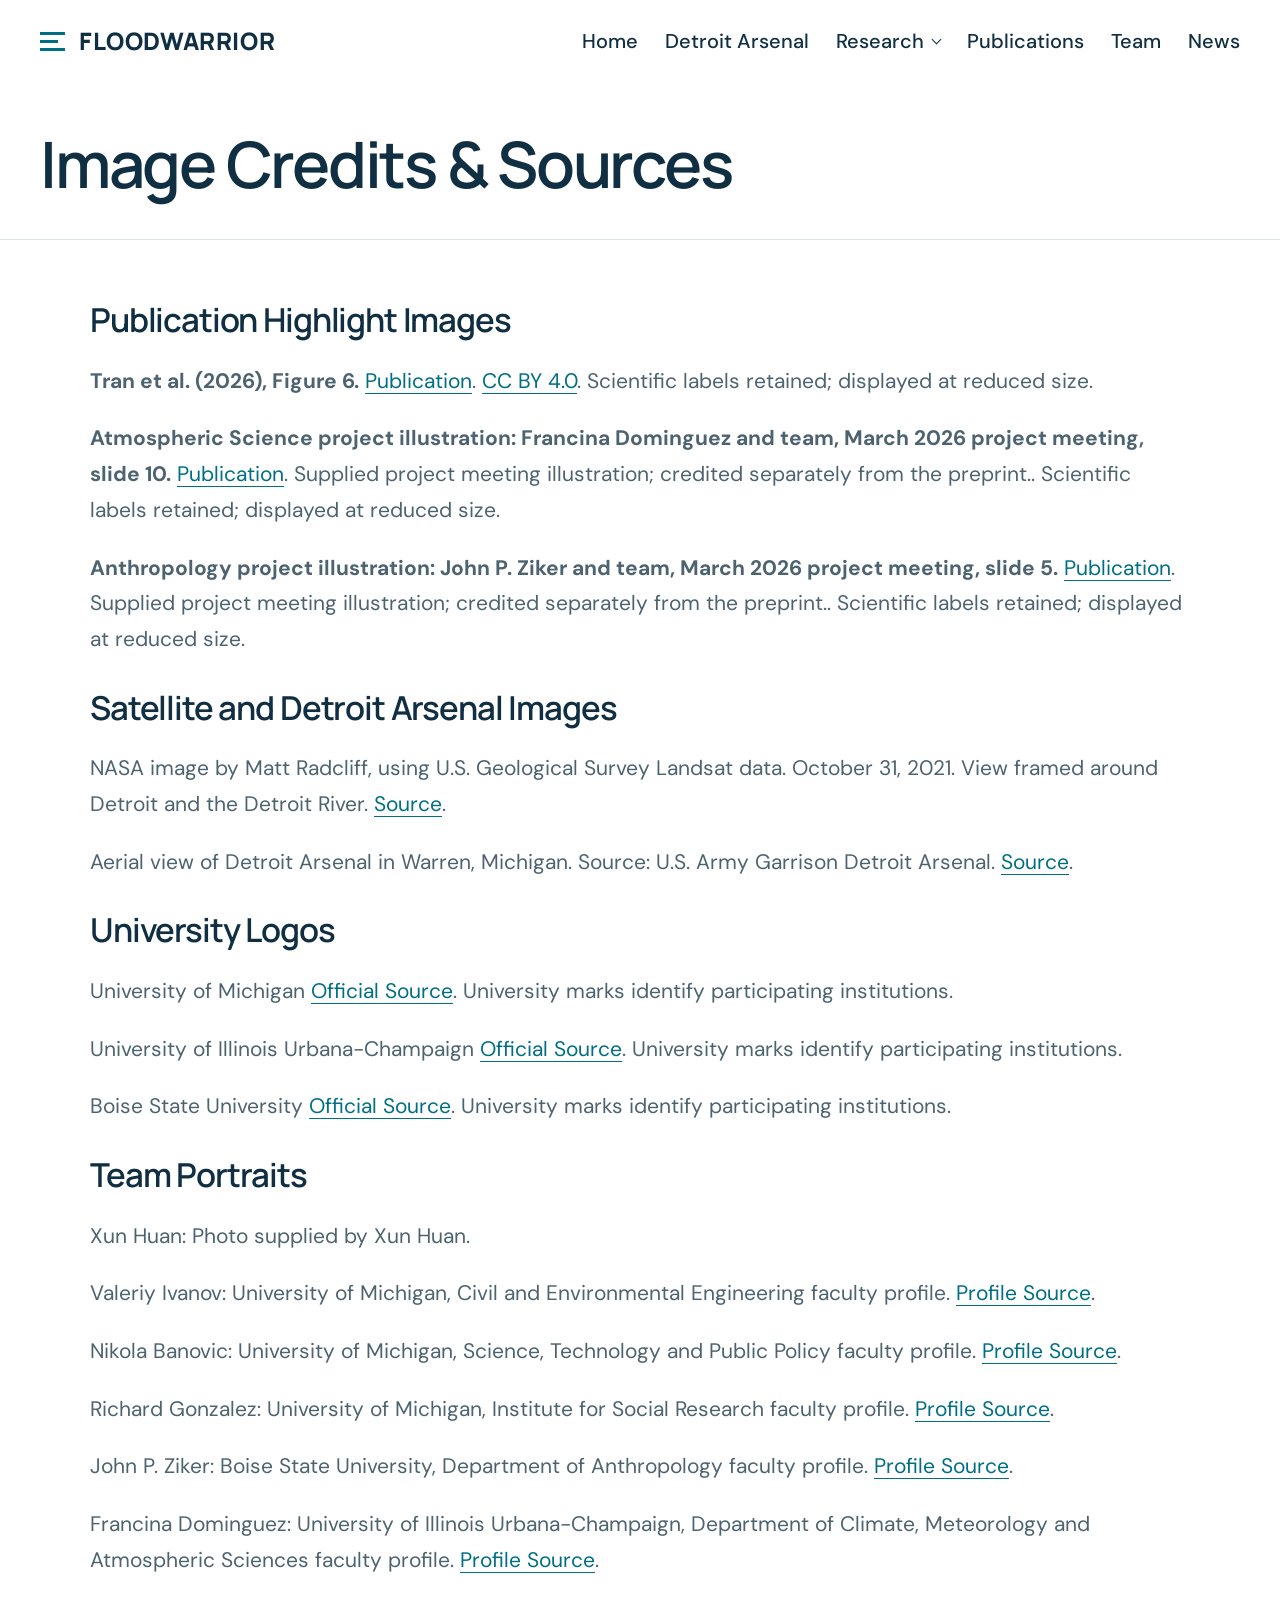
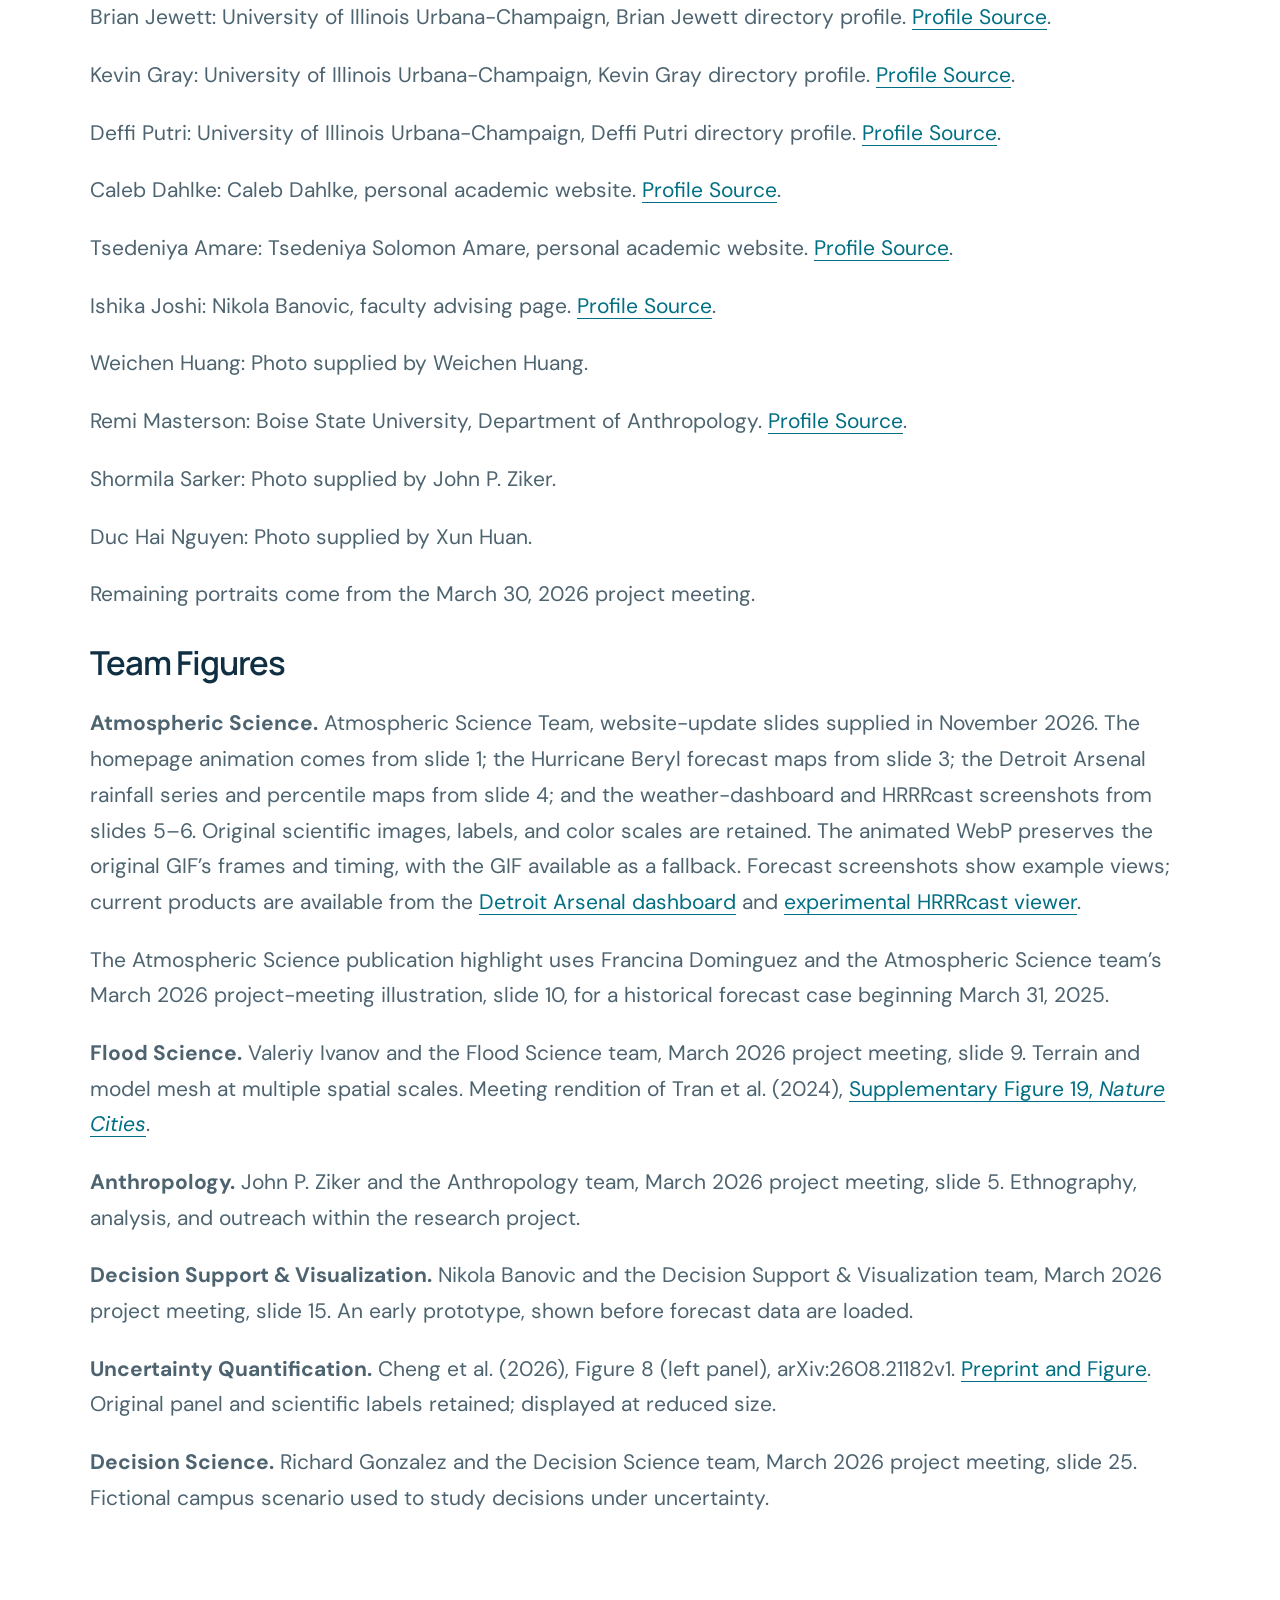
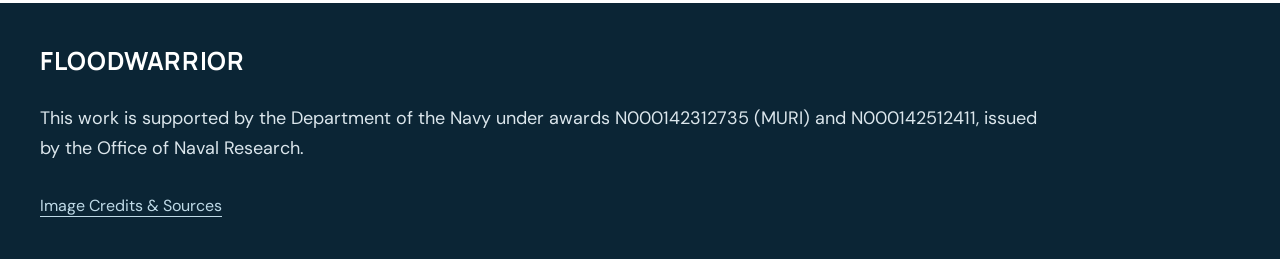
==== commit ab753829: "Update Atmospheric Science with supplied animations and Beryl case study" ====
--- a/credits.html
+++ b/credits.html
@@ -1 +1 @@
-<!doctype html><html lang="en"><head><meta charset="utf-8"><meta name="viewport" content="width=device-width,initial-scale=1"><meta name="description" content="FLOODWARRIOR: flood prediction, human behavior, and decisions under uncertainty."><meta name="theme-color" content="#102f43"><title>Image Credits &amp; Sources | FLOODWARRIOR</title><link rel="icon" href="data:image/svg+xml,%3Csvg xmlns='http://www.w3.org/2000/svg' viewBox='0 0 32 32'%3E%3Crect width='32' height='32' rx='7' fill='%23102f43'/%3E%3Cpath d='M6 11h20M6 17h15M6 23h20' stroke='%237ed7de' stroke-width='3'/%3E%3C/svg%3E"><link rel="stylesheet" href="assets/styles.css?v=20261103-catalog"></head><body id="top"><a class="skip-link" href="#main">Skip to content</a><header class="site-header"><a href="index.html" class="brand" aria-label="FLOODWARRIOR home"><span class="brand-mark" aria-hidden="true"><i></i><i></i><i></i></span>FLOODWARRIOR</a><nav aria-label="Main navigation"><a href="index.html" >Home</a><a href="index.html#detroit-arsenal">Detroit Arsenal</a><details class="research-menu"><summary >Research</summary><div class="research-dropdown"><a href="index.html#research">Research Overview</a><a href="research/atmospheric-science.html" >Atmospheric Science</a><a href="research/flood-science.html" >Flood Science</a><a href="research/anthropology.html" >Anthropology</a><a href="research/decision-support.html" >Decision Support &amp; Visualization</a><a href="research/uncertainty-quantification.html" >Uncertainty Quantification</a><a href="research/decision-science.html" >Decision Science</a></div></details><a href="publications.html" >Publications</a><a href="team.html" >Team</a><a href="news.html">News</a></nav></header><main id="main"><section class="page-heading section"><h1>Image Credits &amp; Sources</h1></section><section class="section credits-list"><h2>Publication Highlight Images</h2><p><strong>Tran et al. (2026), Figure 6.</strong> <a href="https://doi.org/10.1016/j.jhydrol.2026.135520">Publication</a>. <a href="https://creativecommons.org/licenses/by/4.0/">CC BY 4.0</a>. Scientific labels retained; displayed at reduced size.</p><p><strong>Atmospheric Science project illustration: Francina Dominguez and team, March 2026 project meeting, slide 10.</strong> <a href="https://doi.org/10.22541/essoar.176840905.58668584/v1">Publication</a>. Supplied project meeting illustration; credited separately from the preprint.. Scientific labels retained; displayed at reduced size.</p><p><strong>Anthropology project illustration: John P. Ziker and team, March 2026 project meeting, slide 5.</strong> <a href="https://doi.org/10.2139/ssrn.5397416">Publication</a>. Supplied project meeting illustration; credited separately from the preprint.. Scientific labels retained; displayed at reduced size.</p><h2>Satellite and Detroit Arsenal Images</h2><p>NASA image by Matt Radcliff, using U.S. Geological Survey Landsat data. October 31, 2021. View framed around Detroit and the Detroit River. <a href="https://science.nasa.gov/earth/earth-observatory/first-light-from-landsat-9-149058/">Source</a>.</p><p>Aerial view of Detroit Arsenal in Warren, Michigan. Source: U.S. Army Garrison Detroit Arsenal. <a href="https://home.army.mil/detroit/my-fort">Source</a>.</p><h2>University Logos</h2><p>University of Michigan <a href="https://brand.umich.edu/wp-content/uploads/2025/02/250027-U-M-Style-Guide-February2025.pdf">Official Source</a>. University marks identify participating institutions.</p><p>University of Illinois Urbana-Champaign <a href="https://web.brand.illinois.edu/logos/">Official Source</a>. University marks identify participating institutions.</p><p>Boise State University <a href="https://www.boisestate.edu/brand/visual-identity/logos/">Official Source</a>. University marks identify participating institutions.</p><h2>Team Portraits</h2><p>Xun Huan: Photo supplied by Xun Huan.</p><p>Valeriy Ivanov: University of Michigan, Civil and Environmental Engineering faculty profile. <a href="https://cee.engin.umich.edu/people/ivanov-valeriy/">Profile Source</a>.</p><p>Nikola Banovic: University of Michigan, Science, Technology and Public Policy faculty profile. <a href="https://stpp.fordschool.umich.edu/faculty/nikola-banovic">Profile Source</a>.</p><p>Richard Gonzalez: University of Michigan, Institute for Social Research faculty profile. <a href="https://isr.umich.edu/about/faculty-profiles/gonzalezrichard-d/">Profile Source</a>.</p><p>John P. Ziker: Boise State University, Department of Anthropology faculty profile. <a href="https://www.boisestate.edu/anthropology/our-team/directory/john-ziker/">Profile Source</a>.</p><p>Francina Dominguez: University of Illinois Urbana-Champaign, Department of Climate, Meteorology and Atmospheric Sciences faculty profile. <a href="https://climas.illinois.edu/directory/profile/francina">Profile Source</a>.</p><p>Brian Jewett: University of Illinois Urbana-Champaign, Brian Jewett directory profile. <a href="https://climas.illinois.edu/directory/profile/bjewett">Profile Source</a>.</p><p>Kevin Gray: University of Illinois Urbana-Champaign, Kevin Gray directory profile. <a href="https://climas.illinois.edu/directory/profile/kevintg2">Profile Source</a>.</p><p>Deffi Putri: University of Illinois Urbana-Champaign, Deffi Putri directory profile. <a href="https://climas.illinois.edu/directory/profile/deffip2">Profile Source</a>.</p><p>Caleb Dahlke: Caleb Dahlke, personal academic website. <a href="https://sites.google.com/view/calebdahlke/home">Profile Source</a>.</p><p>Tsedeniya Amare: Tsedeniya Solomon Amare, personal academic website. <a href="https://tsedeniya.github.io/">Profile Source</a>.</p><p>Ishika Joshi: Nikola Banovic, faculty advising page. <a href="https://www.nikolabanovic.net/index.html">Profile Source</a>.</p><p>Weichen Huang: Photo supplied by Weichen Huang.</p><p>Remi Masterson: Boise State University, Department of Anthropology. <a href="https://www.boisestate.edu/anthropology/research/undergraduate-research/applied-anthropology/">Profile Source</a>.</p><p>Shormila Sarker: Photo supplied by John P. Ziker.</p><p>Duc Hai Nguyen: Photo supplied by Xun Huan.</p><p>Remaining portraits come from the March 30, 2026 project meeting.</p><h2 id="research-team-figures">Team Figures</h2><p><strong>Atmospheric Science.</strong> Francina Dominguez and the Atmospheric Science team, March 2026 project meeting, slide 10. Historical forecast case beginning March 31, 2025.</p><p><strong>Flood Science.</strong> Valeriy Ivanov and the Flood Science team, March 2026 project meeting, slide 9. Terrain and model mesh at multiple spatial scales. Meeting rendition of Tran et al. (2024), <a href="https://www.nature.com/articles/s44284-024-00116-7">Supplementary Figure 19, <em>Nature Cities</em></a>.</p><p><strong>Anthropology.</strong> John P. Ziker and the Anthropology team, March 2026 project meeting, slide 5. Ethnography, analysis, and outreach within the research project.</p><p><strong>Decision Support &amp; Visualization.</strong> Nikola Banovic and the Decision Support &amp; Visualization team, March 2026 project meeting, slide 15. An early prototype, shown before forecast data are loaded.</p><p><strong>Uncertainty Quantification.</strong> Cheng et al. (2026), Figure 8 (left panel), arXiv:2608.21182v1. <a href="https://arxiv.org/html/2608.21182v1#S4.F8">Preprint and Figure</a>. Original panel and scientific labels retained; displayed at reduced size.</p><p><strong>Decision Science.</strong> Richard Gonzalez and the Decision Science team, March 2026 project meeting, slide 25. Fictional campus scenario used to study decisions under uncertainty.</p></section></main><footer><div class="footer-inner"><a class="footer-brand" href="index.html">FLOODWARRIOR</a><p>This work is supported by the Department of the Navy under awards N000142312735 (MURI) and N000142512411, issued by the Office of Naval Research.</p><a class="credit-link" href="credits.html">Image Credits &amp; Sources</a></div></footer><script src="assets/site.js" defer></script></body></html>+<!doctype html><html lang="en"><head><meta charset="utf-8"><meta name="viewport" content="width=device-width,initial-scale=1"><meta name="description" content="FLOODWARRIOR: flood prediction, human behavior, and decisions under uncertainty."><meta name="theme-color" content="#102f43"><title>Image Credits &amp; Sources | FLOODWARRIOR</title><link rel="icon" href="data:image/svg+xml,%3Csvg xmlns='http://www.w3.org/2000/svg' viewBox='0 0 32 32'%3E%3Crect width='32' height='32' rx='7' fill='%23102f43'/%3E%3Cpath d='M6 11h20M6 17h15M6 23h20' stroke='%237ed7de' stroke-width='3'/%3E%3C/svg%3E"><link rel="stylesheet" href="assets/styles.css?v=20261103-catalog"></head><body id="top"><a class="skip-link" href="#main">Skip to content</a><header class="site-header"><a href="index.html" class="brand" aria-label="FLOODWARRIOR home"><span class="brand-mark" aria-hidden="true"><i></i><i></i><i></i></span>FLOODWARRIOR</a><nav aria-label="Main navigation"><a href="index.html" >Home</a><a href="index.html#detroit-arsenal">Detroit Arsenal</a><details class="research-menu"><summary >Research</summary><div class="research-dropdown"><a href="index.html#research">Research Overview</a><a href="research/atmospheric-science.html" >Atmospheric Science</a><a href="research/flood-science.html" >Flood Science</a><a href="research/anthropology.html" >Anthropology</a><a href="research/decision-support.html" >Decision Support &amp; Visualization</a><a href="research/uncertainty-quantification.html" >Uncertainty Quantification</a><a href="research/decision-science.html" >Decision Science</a></div></details><a href="publications.html" >Publications</a><a href="team.html" >Team</a><a href="news.html">News</a></nav></header><main id="main"><section class="page-heading section"><h1>Image Credits &amp; Sources</h1></section><section class="section credits-list"><h2>Publication Highlight Images</h2><p><strong>Tran et al. (2026), Figure 6.</strong> <a href="https://doi.org/10.1016/j.jhydrol.2026.135520">Publication</a>. <a href="https://creativecommons.org/licenses/by/4.0/">CC BY 4.0</a>. Scientific labels retained; displayed at reduced size.</p><p><strong>Atmospheric Science project illustration: Francina Dominguez and team, March 2026 project meeting, slide 10.</strong> <a href="https://doi.org/10.22541/essoar.176840905.58668584/v1">Publication</a>. Supplied project meeting illustration; credited separately from the preprint.. Scientific labels retained; displayed at reduced size.</p><p><strong>Anthropology project illustration: John P. Ziker and team, March 2026 project meeting, slide 5.</strong> <a href="https://doi.org/10.2139/ssrn.5397416">Publication</a>. Supplied project meeting illustration; credited separately from the preprint.. Scientific labels retained; displayed at reduced size.</p><h2>Satellite and Detroit Arsenal Images</h2><p>NASA image by Matt Radcliff, using U.S. Geological Survey Landsat data. October 31, 2021. View framed around Detroit and the Detroit River. <a href="https://science.nasa.gov/earth/earth-observatory/first-light-from-landsat-9-149058/">Source</a>.</p><p>Aerial view of Detroit Arsenal in Warren, Michigan. Source: U.S. Army Garrison Detroit Arsenal. <a href="https://home.army.mil/detroit/my-fort">Source</a>.</p><h2>University Logos</h2><p>University of Michigan <a href="https://brand.umich.edu/wp-content/uploads/2025/02/250027-U-M-Style-Guide-February2025.pdf">Official Source</a>. University marks identify participating institutions.</p><p>University of Illinois Urbana-Champaign <a href="https://web.brand.illinois.edu/logos/">Official Source</a>. University marks identify participating institutions.</p><p>Boise State University <a href="https://www.boisestate.edu/brand/visual-identity/logos/">Official Source</a>. University marks identify participating institutions.</p><h2>Team Portraits</h2><p>Xun Huan: Photo supplied by Xun Huan.</p><p>Valeriy Ivanov: University of Michigan, Civil and Environmental Engineering faculty profile. <a href="https://cee.engin.umich.edu/people/ivanov-valeriy/">Profile Source</a>.</p><p>Nikola Banovic: University of Michigan, Science, Technology and Public Policy faculty profile. <a href="https://stpp.fordschool.umich.edu/faculty/nikola-banovic">Profile Source</a>.</p><p>Richard Gonzalez: University of Michigan, Institute for Social Research faculty profile. <a href="https://isr.umich.edu/about/faculty-profiles/gonzalezrichard-d/">Profile Source</a>.</p><p>John P. Ziker: Boise State University, Department of Anthropology faculty profile. <a href="https://www.boisestate.edu/anthropology/our-team/directory/john-ziker/">Profile Source</a>.</p><p>Francina Dominguez: University of Illinois Urbana-Champaign, Department of Climate, Meteorology and Atmospheric Sciences faculty profile. <a href="https://climas.illinois.edu/directory/profile/francina">Profile Source</a>.</p><p>Brian Jewett: University of Illinois Urbana-Champaign, Brian Jewett directory profile. <a href="https://climas.illinois.edu/directory/profile/bjewett">Profile Source</a>.</p><p>Kevin Gray: University of Illinois Urbana-Champaign, Kevin Gray directory profile. <a href="https://climas.illinois.edu/directory/profile/kevintg2">Profile Source</a>.</p><p>Deffi Putri: University of Illinois Urbana-Champaign, Deffi Putri directory profile. <a href="https://climas.illinois.edu/directory/profile/deffip2">Profile Source</a>.</p><p>Caleb Dahlke: Caleb Dahlke, personal academic website. <a href="https://sites.google.com/view/calebdahlke/home">Profile Source</a>.</p><p>Tsedeniya Amare: Tsedeniya Solomon Amare, personal academic website. <a href="https://tsedeniya.github.io/">Profile Source</a>.</p><p>Ishika Joshi: Nikola Banovic, faculty advising page. <a href="https://www.nikolabanovic.net/index.html">Profile Source</a>.</p><p>Weichen Huang: Photo supplied by Weichen Huang.</p><p>Remi Masterson: Boise State University, Department of Anthropology. <a href="https://www.boisestate.edu/anthropology/research/undergraduate-research/applied-anthropology/">Profile Source</a>.</p><p>Shormila Sarker: Photo supplied by John P. Ziker.</p><p>Duc Hai Nguyen: Photo supplied by Xun Huan.</p><p>Remaining portraits come from the March 30, 2026 project meeting.</p><h2 id="research-team-figures">Team Figures</h2><p id="atmospheric-science-figures"><strong>Atmospheric Science.</strong> Atmospheric Science Team, website-update slides supplied in November 2026. The homepage animation comes from slide 1; the Hurricane Beryl forecast maps from slide 3; the Detroit Arsenal rainfall series and percentile maps from slide 4; and the weather-dashboard and HRRRcast screenshots from slides 5–6. Original scientific images, labels, and color scales are retained. The animated WebP preserves the original GIF’s frames and timing, with the GIF available as a fallback. Forecast screenshots show example views; current products are available from the <a href="http://rfd.atmos.uiuc.edu/FloodWarrior/Arsenal.shtml">Detroit Arsenal dashboard</a> and <a href="https://weather.climas.illinois.edu/hrrrcast/">experimental HRRRcast viewer</a>.</p><p>The Atmospheric Science publication highlight uses Francina Dominguez and the Atmospheric Science team’s March 2026 project-meeting illustration, slide 10, for a historical forecast case beginning March 31, 2025.</p><p><strong>Flood Science.</strong> Valeriy Ivanov and the Flood Science team, March 2026 project meeting, slide 9. Terrain and model mesh at multiple spatial scales. Meeting rendition of Tran et al. (2024), <a href="https://www.nature.com/articles/s44284-024-00116-7">Supplementary Figure 19, <em>Nature Cities</em></a>.</p><p><strong>Anthropology.</strong> John P. Ziker and the Anthropology team, March 2026 project meeting, slide 5. Ethnography, analysis, and outreach within the research project.</p><p><strong>Decision Support &amp; Visualization.</strong> Nikola Banovic and the Decision Support &amp; Visualization team, March 2026 project meeting, slide 15. An early prototype, shown before forecast data are loaded.</p><p><strong>Uncertainty Quantification.</strong> Cheng et al. (2026), Figure 8 (left panel), arXiv:2608.21182v1. <a href="https://arxiv.org/html/2608.21182v1#S4.F8">Preprint and Figure</a>. Original panel and scientific labels retained; displayed at reduced size.</p><p><strong>Decision Science.</strong> Richard Gonzalez and the Decision Science team, March 2026 project meeting, slide 25. Fictional campus scenario used to study decisions under uncertainty.</p></section></main><footer><div class="footer-inner"><a class="footer-brand" href="index.html">FLOODWARRIOR</a><p>This work is supported by the Department of the Navy under awards N000142312735 (MURI) and N000142512411, issued by the Office of Naval Research.</p><a class="credit-link" href="credits.html">Image Credits &amp; Sources</a></div></footer><script src="assets/site.js" defer></script></body></html>
